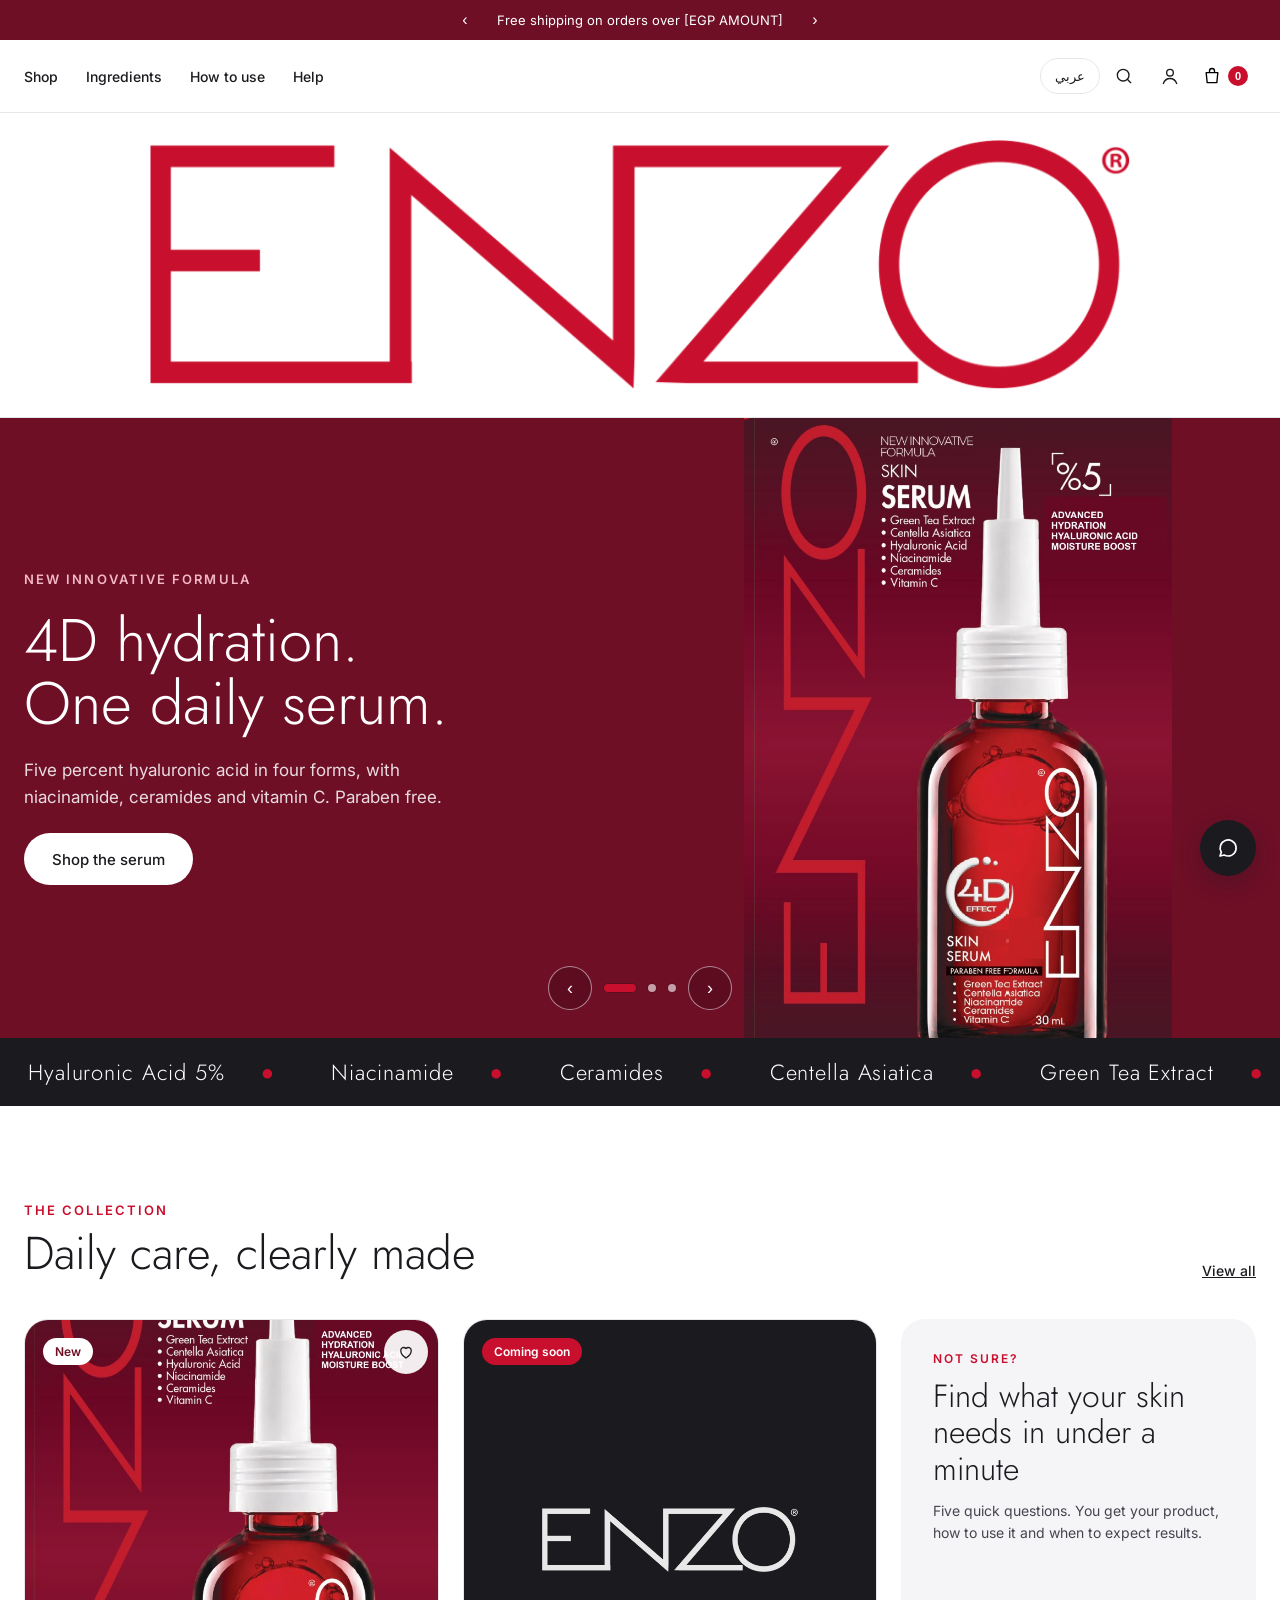
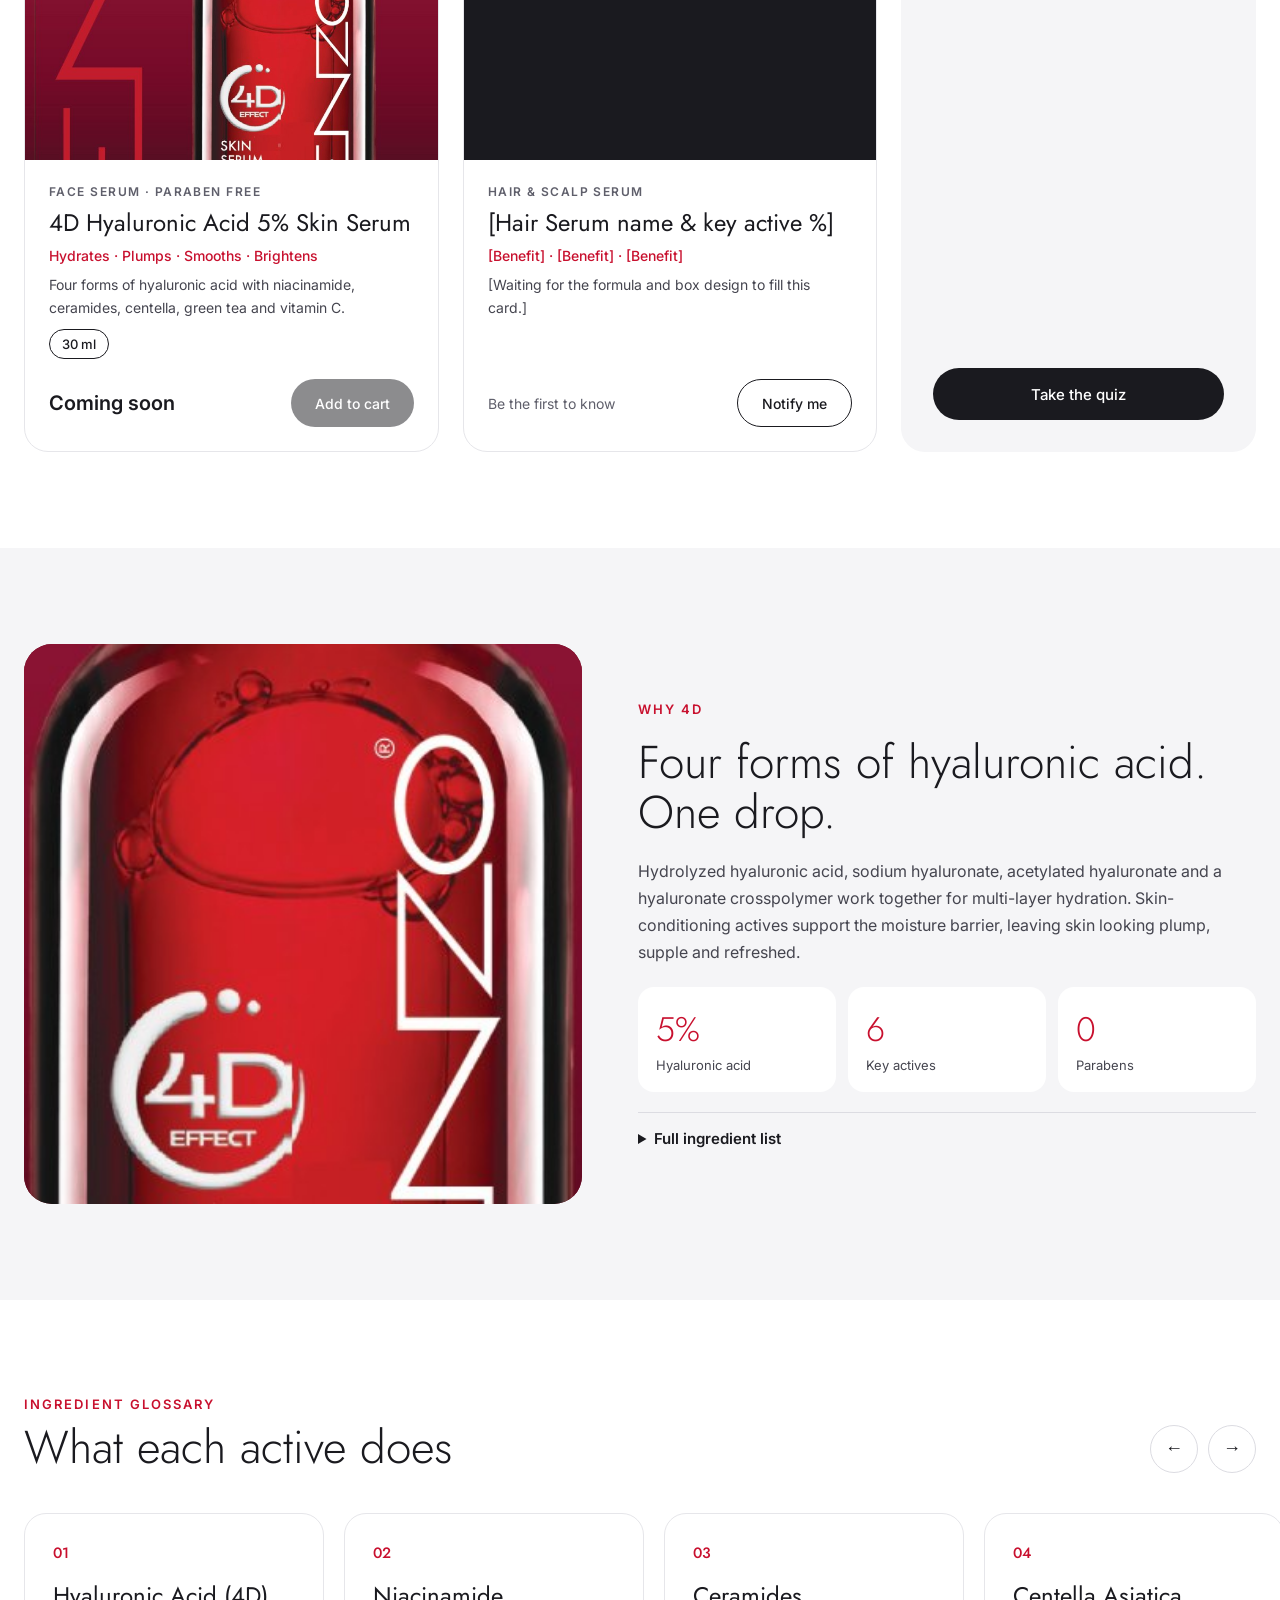
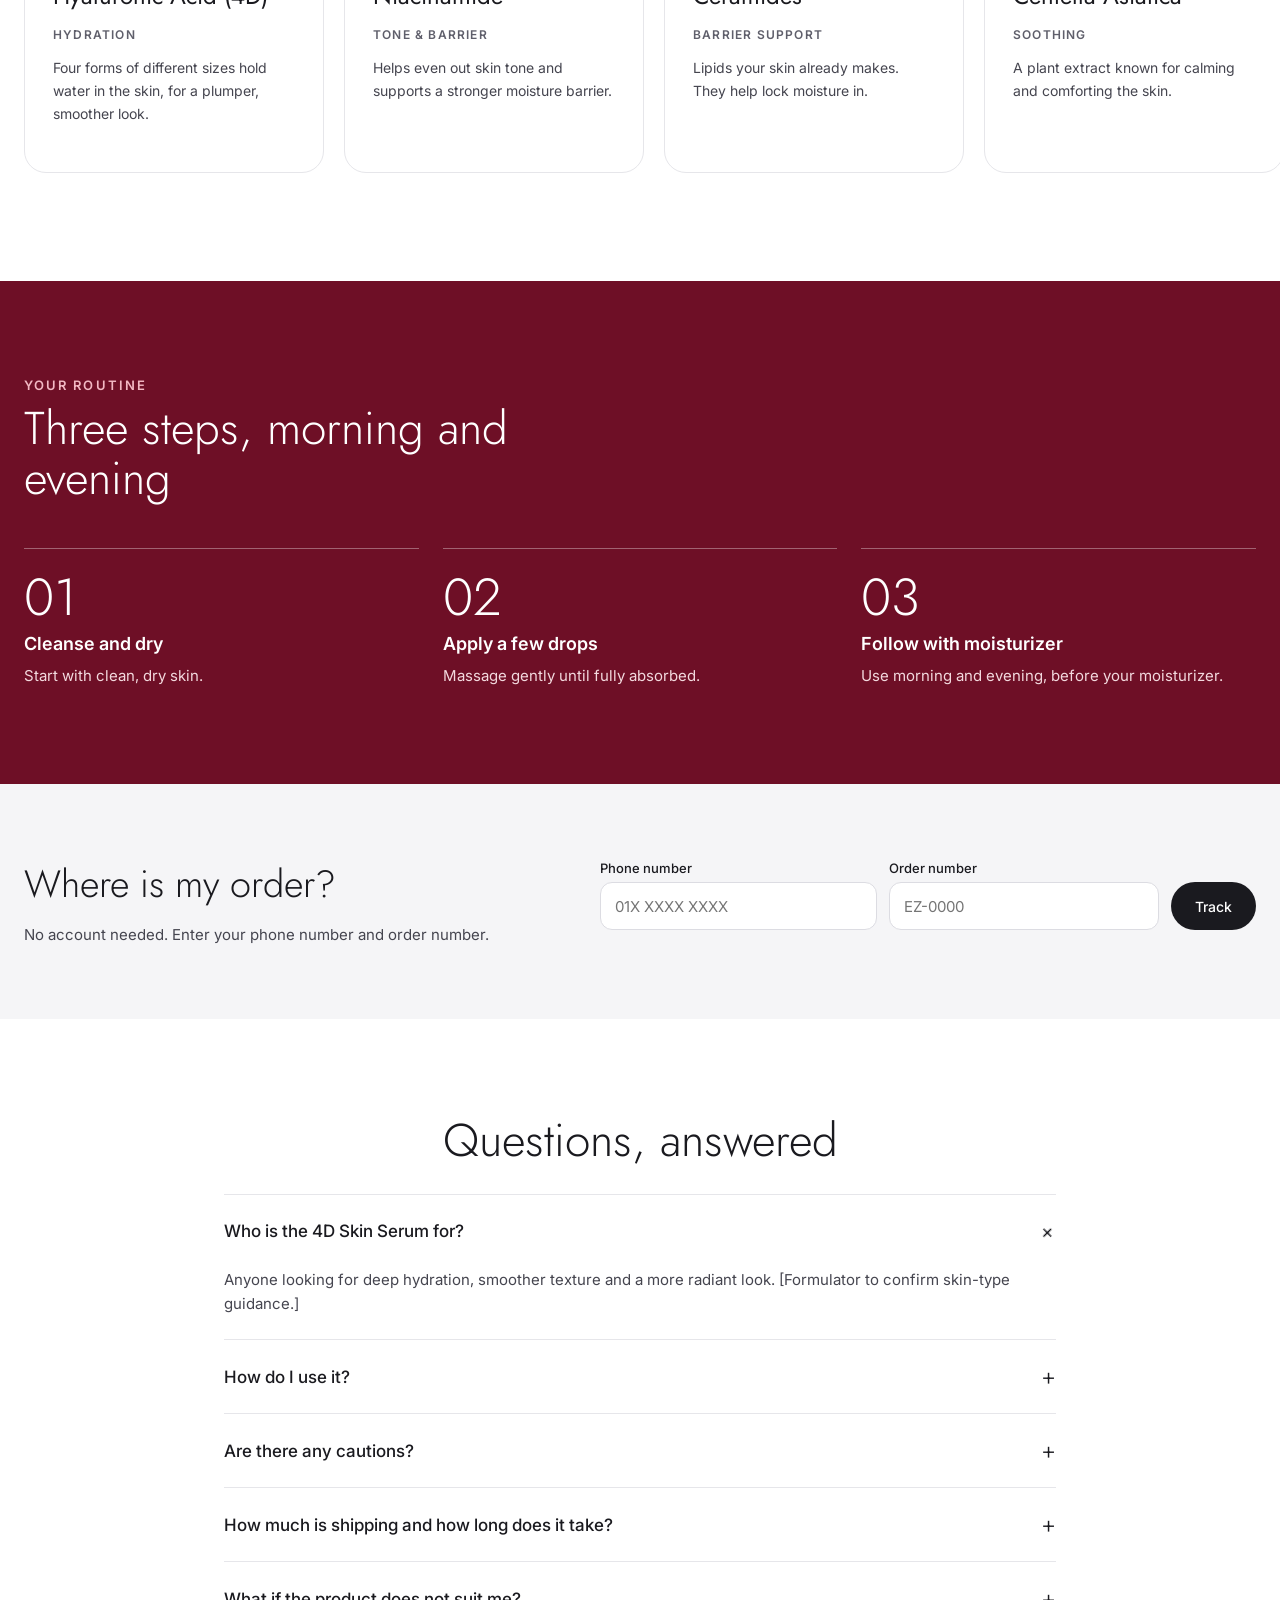
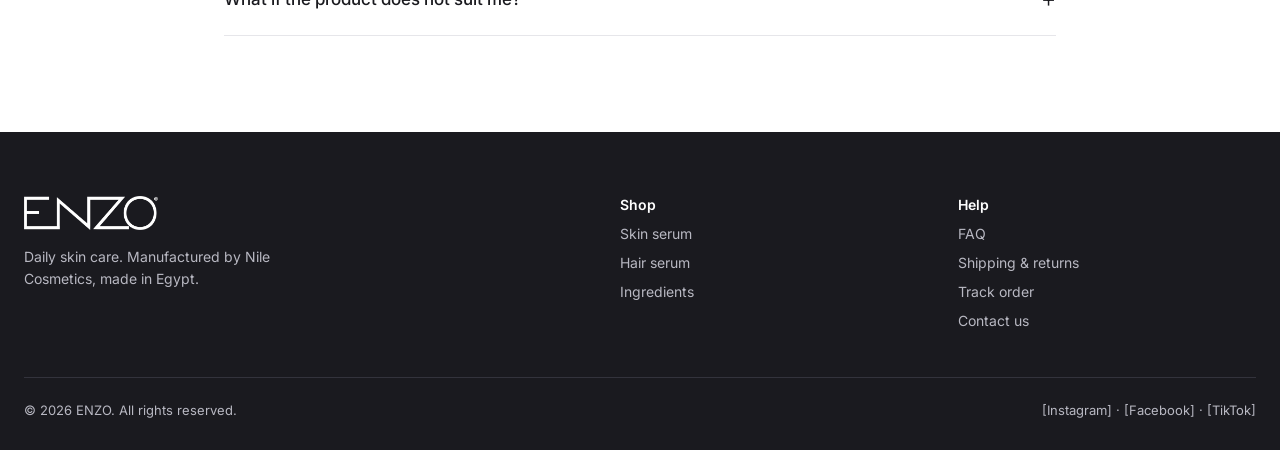
==== apps/enzo/public/index.html @ b0ffd6d9 "Add ENZO server app: real dashboard logins, orders, feedback and editable content Co-Authored-By: Cl" ====
<!doctype html>
<html lang="en">
<head>
<meta charset="utf-8">
<meta name="viewport" content="width=device-width, initial-scale=1">
<title>ENZO | Daily Skin Care</title>
<meta name="description" content="ENZO 4D Hyaluronic Acid 5% Skin Serum. Daily skin care with every ingredient on the label.">
<meta name="robots" content="noindex">
<link rel="icon" href="logo-red.png">
<link rel="preconnect" href="https://fonts.googleapis.com">
<link rel="preconnect" href="https://fonts.gstatic.com" crossorigin>
<link href="https://fonts.googleapis.com/css2?family=Jost:wght@300;400;500;600&family=Inter:wght@400;500;600&display=swap" rel="stylesheet">
<style>
:root{--ink:#1A1A1F;--body:#45454F;--muted:#5F5F6B;--line:#E6E6EA;--line2:#DCDCE2;--soft:#F5F5F7;--red:#C8102E;--crimson:#6E0F26;--pink:#F2B8C3}
*{box-sizing:border-box}
html{scroll-behavior:smooth}
body{margin:0;background:#fff;color:var(--ink);font-family:Inter,system-ui,sans-serif;-webkit-font-smoothing:antialiased}
a{color:var(--ink)}a:hover{color:var(--red)}
img{max-width:100%}
h1,h2,h3{font-family:Jost,sans-serif;font-weight:300;margin:0}
p{margin:0}
.wrap{max-width:1280px;margin:0 auto;padding:0 24px}
.eyebrow{font-size:13px;font-weight:600;letter-spacing:.16em;text-transform:uppercase;color:var(--red)}
.h2{font-size:clamp(32px,4vw,46px);line-height:1.1}
.sec{padding:96px 0}
.btn{display:inline-flex;align-items:center;justify-content:center;height:52px;padding:0 28px;border-radius:999px;border:0;background:var(--ink);color:#fff;font:500 15px Inter,sans-serif;text-decoration:none;cursor:pointer;transition:background .25s,color .25s,transform .2s}
.btn:hover{background:var(--red);color:#fff}
.btn:active{transform:scale(.97)}
.btn.light{background:#fff;color:var(--ink)}
.btn.outline{background:#fff;color:var(--ink);border:1px solid var(--ink)}
.btn.outline:hover,.btn.light:hover{background:var(--red);color:#fff}
.btn.sm{height:48px;padding:0 24px;font-size:14px}
.iconbtn{width:44px;height:44px;background:none;border:0;cursor:pointer;display:flex;align-items:center;justify-content:center;color:var(--ink)}
.row{display:flex;flex-wrap:wrap;gap:24px}

/* announcement */
.ann{background:var(--crimson);color:#fff;font-size:13px;height:40px;display:flex;align-items:center;justify-content:center;gap:16px;padding:0 12px}
.ann button{width:32px;height:32px;background:none;border:0;color:#fff;cursor:pointer;font-size:16px}
.ann span{text-align:center;animation:fadeUp .6s ease both}

/* header */
header{position:sticky;top:0;z-index:30;background:rgba(255,255,255,.94);backdrop-filter:blur(10px);-webkit-backdrop-filter:blur(10px);border-bottom:1px solid var(--line)}
.hd{display:flex;align-items:center;justify-content:space-between;gap:16px;min-height:72px}
.nav{flex:1 1 0;display:flex;align-items:center;gap:28px;font-size:14px;font-weight:500}
.nav>a,.shop>a{position:relative;text-decoration:none;display:inline-block;padding:26px 0}
.nav>a::after,.shop>a::after{content:"";position:absolute;left:0;right:0;bottom:20px;height:1px;background:currentColor;transform:scaleX(0);transform-origin:left;transition:transform .3s}
.nav>a:hover::after,.shop>a:hover::after{transform:scaleX(1)}
.logo-slot{flex:0 0 140px;height:44px}
.tools{flex:1 1 0;display:flex;align-items:center;justify-content:flex-end;gap:2px}
.lang{font:500 13px Inter,sans-serif;color:var(--ink);background:none;border:1px solid var(--line);border-radius:999px;padding:0 14px;height:36px;cursor:pointer}
.badge{min-width:20px;height:20px;border-radius:999px;background:var(--red);color:#fff;font-size:11px;font-weight:600;display:inline-flex;align-items:center;justify-content:center;padding:0 5px}
.cartbtn{height:44px;padding:0 8px;background:none;border:0;cursor:pointer;display:flex;align-items:center;gap:6px}
.burger{display:none}
.shop{position:relative}
.mega{display:none;position:absolute;top:100%;left:-24px;width:720px;max-width:92vw;z-index:40}
.shop:hover .mega,.shop:focus-within .mega{display:block;animation:drop .28s ease both}
.mega-in{background:#fff;border:1px solid var(--line);border-radius:0 0 20px 20px;box-shadow:0 20px 40px rgba(26,26,31,.1);padding:28px;display:flex;gap:32px}
.mega-col{flex:1 1 150px;display:flex;flex-direction:column;gap:12px}
.mega-col a{text-decoration:none}
.mega-col p{font-size:12px;font-weight:600;letter-spacing:.12em;text-transform:uppercase;color:var(--muted)}
.mega-feat{flex:1 1 220px;position:relative;border-radius:16px;overflow:hidden;min-height:190px;display:flex;align-items:flex-end;text-decoration:none;color:#fff;background:var(--crimson)}
.mega-feat img{position:absolute;inset:0;width:100%;height:100%;object-fit:cover}
.mega-feat span{position:relative;width:100%;padding:16px;background:linear-gradient(transparent,rgba(0,0,0,.55));font-weight:500}
.mega-feat:hover{color:#fff}

/* big wordmark */
.bigspace{background:#fff;border-bottom:1px solid var(--line)}
#wordmark{position:fixed;z-index:35;left:50%;transform:translateX(-50%);display:block;will-change:top,width}
#wordmark img{display:block;width:100%;height:auto}

/* hero */
.hero{position:relative;height:620px;overflow:hidden;background:var(--crimson)}
.slide{position:absolute;inset:0;opacity:0;visibility:hidden;transition:opacity .9s ease,visibility .9s}
.slide.on{opacity:1;visibility:visible;z-index:2}
.slide .wrap{height:100%;display:flex;align-items:center;gap:40px}
.slide .txt{flex:1 1 0;min-width:0;display:flex;flex-direction:column;gap:22px;opacity:0;transform:translateY(24px);transition:transform .9s ease .15s,opacity .9s ease .15s}
.slide.on .txt{opacity:1;transform:none}
.slide h1{font-size:clamp(40px,5vw,60px);line-height:1.05}
.slide .lead{font-size:17px;line-height:1.6;max-width:460px;opacity:.85}
.slide .vis{flex:1 1 0;min-width:0;height:100%;display:flex;align-items:center;justify-content:center}
.slide .vis img{transform:scale(1.06);transition:transform 1.4s ease}
.slide.on .vis img{transform:scale(1)}
.s1{background:var(--crimson);color:#fff}.s1 .eyebrow{color:var(--pink)}
.s1 .vis img{height:100%;object-fit:cover}
.s2{background:var(--soft);color:var(--ink)}
.s2 .vis img{height:82%;object-fit:cover;border-radius:28px;box-shadow:0 30px 60px rgba(110,15,38,.25)}
.s3{background:var(--ink);color:#fff}.s3 .eyebrow{color:var(--pink)}
.s3 .vis img{width:80%;max-width:520px;opacity:.9}
.hero-ctl{position:absolute;left:0;right:0;bottom:28px;display:flex;justify-content:center;align-items:center;gap:12px;z-index:5}
.hero-ctl .arr{width:44px;height:44px;border-radius:999px;border:1px solid rgba(255,255,255,.5);background:rgba(0,0,0,.15);color:#fff;cursor:pointer;font-size:18px}
.dot{height:8px;width:8px;border-radius:999px;border:0;padding:0;cursor:pointer;background:rgba(255,255,255,.6);box-shadow:0 0 0 1px rgba(0,0,0,.15);transition:width .4s,background .4s}
.dot.on{width:32px;background:var(--red)}

/* marquee */
.marq-wrap{background:var(--ink);color:#fff;overflow:hidden;padding:18px 0}
.marq{display:flex;width:max-content;animation:marq 32s linear infinite}
.marq-wrap:hover .marq{animation-play-state:paused}
.marq span{font-family:Jost,sans-serif;font-weight:300;font-size:22px;letter-spacing:.04em;padding:0 28px;white-space:nowrap}
.marq i{color:var(--red);font-style:normal;padding-left:28px}

/* cards */
.card{border:1px solid var(--line);border-radius:24px;overflow:hidden;display:flex;flex-direction:column;background:#fff;transition:box-shadow .35s,transform .35s}
.card:hover{box-shadow:0 18px 40px rgba(26,26,31,.12);transform:translateY(-4px)}
.pimg{position:relative;height:440px;overflow:hidden}
.pimg .i1,.pimg .i2{position:absolute;inset:0;width:100%;height:100%;object-fit:cover;transition:opacity .5s,transform .8s}
.pimg .i2{opacity:0;object-position:center 70%}
.card:hover .pimg .i1{opacity:0;transform:scale(1.04)}
.card:hover .pimg .i2{opacity:1;transform:scale(1.04)}
.tag{position:absolute;top:18px;left:18px;font-size:12px;font-weight:600;padding:6px 12px;border-radius:999px}
.wish{position:absolute;top:10px;right:10px;width:44px;height:44px;border-radius:999px;background:rgba(255,255,255,.92);border:0;cursor:pointer;display:flex;align-items:center;justify-content:center}
.wish.on svg path{fill:var(--red);stroke:var(--red)}
.pbody{padding:24px;display:flex;flex-direction:column;gap:10px;flex:1}
.kick{font-size:12px;font-weight:600;letter-spacing:.12em;text-transform:uppercase;color:var(--muted)}
.pbody h3{font-weight:400;font-size:24px;line-height:1.2}
.ben{font-size:14px;color:var(--red);font-weight:500}
.desc{font-size:14px;line-height:1.6;color:var(--body)}
.pfoot{display:flex;align-items:center;justify-content:space-between;gap:12px;margin-top:auto;padding-top:10px}
.price{font-size:20px;font-weight:600}
.pill{border:1px solid var(--ink);border-radius:999px;padding:6px 12px;font-size:13px;font-weight:500;align-self:flex-start}

/* stats */
.stat{flex:1 1 140px;background:#fff;border-radius:16px;padding:18px}
.stat b{display:block;font-family:Jost,sans-serif;font-size:34px;font-weight:300;color:var(--red)}
.stat span{font-size:13px;color:var(--body)}
details summary{cursor:pointer;font-size:15px;font-weight:600}
.inci{margin-top:12px;font-size:12px;line-height:1.7;color:var(--muted);letter-spacing:.02em}

/* ingredient carousel */
.track{display:flex;gap:20px;overflow-x:auto;padding:4px 24px 12px 0;scroll-snap-type:x mandatory;scroll-behavior:smooth;scrollbar-width:none}
.track::-webkit-scrollbar{display:none}
.ing{flex:0 0 300px;scroll-snap-align:start;border:1px solid var(--line);border-radius:22px;padding:28px;display:flex;flex-direction:column;gap:14px;min-height:260px;background:#fff;transition:box-shadow .35s,transform .35s}
.ing:hover{box-shadow:0 18px 40px rgba(26,26,31,.12);transform:translateY(-4px)}
.ing .n{font-family:Jost,sans-serif;font-size:15px;font-weight:500;color:var(--red)}
.ing h3{font-weight:400;font-size:24px}
.ing .role{font-size:12px;font-weight:600;letter-spacing:.1em;text-transform:uppercase;color:var(--muted)}
.ing p.t{font-size:14px;line-height:1.65;color:var(--body)}
.round{width:48px;height:48px;border-radius:999px;border:1px solid var(--line2);background:#fff;cursor:pointer;font-size:18px;color:var(--ink);transition:background .25s,color .25s}
.round:hover{background:var(--red);color:#fff}

/* steps */
.step{flex:1 1 280px;min-width:0;border-top:1px solid rgba(255,255,255,.35);padding-top:22px;display:flex;flex-direction:column;gap:10px}
.step b{font-family:Jost,sans-serif;font-size:52px;font-weight:300;line-height:1}
.step h3{font-family:Inter,sans-serif;font-size:18px;font-weight:600}
.step p{font-size:15px;line-height:1.6;color:#F3D9DE}

.rev{flex:1 1 300px;min-width:0;border:1px solid var(--line);border-radius:22px;padding:24px;display:flex;flex-direction:column;gap:12px}
.field{display:flex;flex-direction:column;gap:6px}
.field label{font-size:13px;font-weight:500}
.field input{height:48px;border:1px solid var(--line2);border-radius:12px;padding:0 14px;font:15px Inter,sans-serif;background:#fff}
.field input:focus{outline:2px solid var(--red);outline-offset:1px}

/* faq */
.faq-item{border-bottom:1px solid var(--line)}
.faq-q{width:100%;background:none;border:0;padding:22px 0;display:flex;justify-content:space-between;align-items:center;gap:16px;cursor:pointer;font:500 17px Inter,sans-serif;color:var(--ink);text-align:left}
.faq-q .pl{font-size:24px;font-weight:300;transition:transform .35s}
.faq-item.open .pl{transform:rotate(45deg)}
.faq-a{overflow:hidden;max-height:0;opacity:0;transition:max-height .45s ease,opacity .35s}
.faq-item.open .faq-a{max-height:260px;opacity:1}
.faq-a p{margin-bottom:22px;font-size:15px;line-height:1.65;color:var(--body)}

footer{background:var(--ink);color:#B8B8C2}
footer a{color:#B8B8C2;text-decoration:none}footer a:hover{color:#fff}
.fcol{flex:1 1 160px;display:flex;flex-direction:column;gap:12px;font-size:14px}
.fcol p{color:#fff;font-weight:600}

.toast{position:fixed;left:50%;bottom:28px;transform:translateX(-50%);width:320px;max-width:calc(100vw - 32px);background:var(--ink);color:#fff;border-radius:16px;padding:16px 20px;display:none;align-items:center;gap:12px;z-index:50;box-shadow:0 12px 30px rgba(0,0,0,.25)}
.toast.show{display:flex;animation:toastIn .35s ease both}
.toast .ok{width:28px;height:28px;border-radius:999px;background:var(--red);display:inline-flex;align-items:center;justify-content:center;flex:none}
.wa{position:fixed;right:24px;bottom:24px;width:56px;height:56px;border-radius:999px;background:var(--ink);display:flex;align-items:center;justify-content:center;box-shadow:0 8px 22px rgba(26,26,31,.28);z-index:45;transition:background .25s,transform .2s}
.wa:hover{background:var(--red);transform:scale(1.06)}

.rv{opacity:0;transform:translateY(32px);transition:opacity .8s ease,transform .8s ease}
.rv.in{opacity:1;transform:none}

@keyframes fadeUp{from{opacity:0;transform:translateY(6px)}to{opacity:1;transform:none}}
@keyframes drop{from{opacity:0;transform:translateY(-8px)}to{opacity:1;transform:none}}
@keyframes marq{from{transform:translateX(0)}to{transform:translateX(-50%)}}
@keyframes toastIn{from{opacity:0;transform:translate(-50%,16px)}to{opacity:1;transform:translate(-50%,0)}}

@media (max-width:860px){
  .nav{display:none}
  .burger{display:flex}
  .logo-slot{flex-basis:100px}
  .hero{height:auto;min-height:640px}
  .slide .wrap{flex-direction:column;justify-content:center;padding-top:40px;padding-bottom:90px;gap:24px}
  .slide .vis{height:260px;flex:none;width:100%}
  .slide .vis img{height:100%}
  .pimg{height:360px}
  .sec{padding:72px 0}
}
@media (prefers-reduced-motion:reduce){
  *,*::before,*::after{animation:none!important;transition:none!important}
  .rv{opacity:1;transform:none}
}
</style>
</head>
<body>

<div class="ann" role="region" aria-label="Announcements">
  <button type="button" id="annPrev" aria-label="Previous message">‹</button>
  <span id="annText" aria-live="polite">Free shipping on orders over [EGP AMOUNT]</span>
  <button type="button" id="annNext" aria-label="Next message">›</button>
</div>

<header>
  <div class="wrap hd">
    <button type="button" class="iconbtn burger" aria-label="Menu"><svg width="22" height="22" viewBox="0 0 24 24" fill="none" stroke="currentColor" stroke-width="1.6" stroke-linecap="round" aria-hidden="true"><path d="M4 7h16M4 12h16M4 17h16"/></svg></button>
    <nav class="nav" aria-label="Main">
      <div class="shop">
        <a href="#shop">Shop</a>
        <div class="mega">
          <div class="mega-in">
            <div class="mega-col">
              <p>Shop by concern</p>
              <a href="#shop">Dehydration</a><a href="#shop">Dullness</a><a href="#shop">Fine lines</a><a href="#shop">Uneven tone</a><a href="#shop">Weak skin barrier</a>
            </div>
            <div class="mega-col">
              <p>Shop by product</p>
              <a href="#shop">Skin serum</a><a href="#shop">Hair serum <small style="color:var(--red)">Soon</small></a><a href="#shop">Shop all</a>
            </div>
            <a class="mega-feat" href="#shop"><img src="box.jpg" alt=""><span>Meet the 4D Skin Serum →</span></a>
          </div>
        </div>
      </div>
      <a href="#ingredients">Ingredients</a>
      <a href="#routine">How to use</a>
      <a href="#faq">Help</a>
    </nav>
    <div class="logo-slot" aria-hidden="true"></div>
    <div class="tools">
      <button type="button" class="lang">عربي</button>
      <button type="button" class="iconbtn" aria-label="Search"><svg width="20" height="20" viewBox="0 0 24 24" fill="none" stroke="currentColor" stroke-width="1.6" stroke-linecap="round" aria-hidden="true"><circle cx="11" cy="11" r="7"/><path d="M20 20l-4-4"/></svg></button>
      <button type="button" class="iconbtn" aria-label="Account"><svg width="20" height="20" viewBox="0 0 24 24" fill="none" stroke="currentColor" stroke-width="1.6" stroke-linecap="round" aria-hidden="true"><circle cx="12" cy="8" r="4"/><path d="M4 21c1.5-4 4.5-6 8-6s6.5 2 8 6"/></svg></button>
      <button type="button" class="cartbtn" id="cartBtn" aria-label="Cart, 0 items"><svg width="20" height="20" viewBox="0 0 24 24" fill="none" stroke="currentColor" stroke-width="1.6" stroke-linejoin="round" aria-hidden="true"><path d="M5 8h14l-1.2 12H6.2z"/><path d="M9 8V6a3 3 0 016 0v2"/></svg><span class="badge" id="cartCount">0</span></button>
    </div>
  </div>
</header>

<div class="bigspace" id="bigspace" aria-hidden="true"></div>
<a href="#top" id="wordmark" aria-label="ENZO home"><img src="logo-red.png" alt="ENZO"></a>

<section class="hero" id="top" aria-label="Featured" aria-roledescription="carousel">
  <div class="slide s1 on">
    <div class="wrap">
      <div class="txt">
        <p class="eyebrow">New innovative formula</p>
        <h1 id="heroTitle" style="white-space:pre-line">4D hydration.
One daily serum.</h1>
        <p class="lead" id="heroBody">Five percent hyaluronic acid in four forms, with niacinamide, ceramides and vitamin C. Paraben free.</p>
        <div><a class="btn light" href="#shop" id="heroCta">Shop the serum</a></div>
      </div>
      <div class="vis"><img src="box.jpg" alt="ENZO 4D Skin Serum box"></div>
    </div>
  </div>
  <div class="slide s2">
    <div class="wrap">
      <div class="txt">
        <p class="eyebrow">Six key actives</p>
        <h1>Every ingredient<br>on the label.</h1>
        <p class="lead">Green tea, centella asiatica, hyaluronic acid, niacinamide, ceramides and vitamin C. Here is what each one does.</p>
        <div><a class="btn" href="#ingredients">Explore ingredients</a></div>
      </div>
      <div class="vis"><img src="bottle.jpg" alt="ENZO serum bottle"></div>
    </div>
  </div>
  <div class="slide s3">
    <div class="wrap">
      <div class="txt">
        <p class="eyebrow">Coming soon</p>
        <h1>The ENZO<br>hair serum.</h1>
        <p class="lead">A serum for hair and scalp is on its way. Join the list and be the first to try it.</p>
        <div><a class="btn light" href="#newsletter">Join the waitlist</a></div>
      </div>
      <div class="vis"><img src="logo-white.png" alt=""></div>
    </div>
  </div>
  <div class="hero-ctl">
    <button type="button" class="arr" id="heroPrev" aria-label="Previous slide">‹</button>
    <button type="button" class="dot on" aria-label="Go to slide 1"></button>
    <button type="button" class="dot" aria-label="Go to slide 2"></button>
    <button type="button" class="dot" aria-label="Go to slide 3"></button>
    <button type="button" class="arr" id="heroNext" aria-label="Next slide">›</button>
  </div>
</section>

<div class="marq-wrap" aria-hidden="true"><div class="marq" id="marq"></div></div>

<section id="shop" class="sec">
  <div class="wrap" style="display:flex;flex-direction:column;gap:40px">
    <div class="rv" style="display:flex;flex-wrap:wrap;align-items:flex-end;justify-content:space-between;gap:16px">
      <div style="display:flex;flex-direction:column;gap:10px"><p class="eyebrow">The collection</p><h2 class="h2">Daily care, clearly made</h2></div>
      <a href="#shop" style="font-size:14px;font-weight:500">View all</a>
    </div>
    <div class="row">
      <article class="card rv" style="flex:1 1 340px;min-width:0">
        <div class="pimg" style="background:var(--crimson)">
          <img class="i1" src="box.jpg" alt="ENZO 4D Skin Serum box">
          <img class="i2" src="bottle.jpg" alt="">
          <span class="tag" style="background:#fff;color:var(--crimson)">New</span>
          <button type="button" class="wish" aria-label="Save skin serum to wishlist" aria-pressed="false"><svg width="18" height="18" viewBox="0 0 24 24" fill="none" stroke="#1A1A1F" stroke-width="1.7" stroke-linejoin="round" aria-hidden="true"><path d="M12 20s-7-4.4-7-10a4 4 0 017-2.6A4 4 0 0119 10c0 5.6-7 10-7 10z"/></svg></button>
        </div>
        <div class="pbody">
          <p class="kick">Face serum · Paraben free</p>
          <h3>4D Hyaluronic Acid 5% Skin Serum</h3>
          <p class="ben">Hydrates · Plumps · Smooths · Brightens</p>
          <p class="desc">Four forms of hyaluronic acid with niacinamide, ceramides, centella, green tea and vitamin C.</p>
          <span class="pill">30 ml</span>
          <div class="pfoot"><span class="price" id="p1Price">Coming soon</span><button type="button" class="btn sm add" id="p1Add" data-pid="p1" disabled style="opacity:.5;cursor:not-allowed">Add to cart</button></div>
        </div>
      </article>
      <article class="card rv" style="flex:1 1 340px;min-width:0">
        <div class="pimg" style="background:var(--ink);display:flex;align-items:center;justify-content:center">
          <img src="logo-white.png" alt="" style="width:62%;opacity:.9">
          <span class="tag" style="background:var(--red);color:#fff">Coming soon</span>
        </div>
        <div class="pbody">
          <p class="kick">Hair &amp; scalp serum</p>
          <h3>[Hair Serum name &amp; key active %]</h3>
          <p class="ben">[Benefit] · [Benefit] · [Benefit]</p>
          <p class="desc">[Waiting for the formula and box design to fill this card.]</p>
          <div class="pfoot"><span style="font-size:14px;color:var(--muted)">Be the first to know</span><a class="btn sm outline" id="notifyBtn" href="#top">Notify me</a></div>
        </div>
      </article>
      <div class="rv" style="flex:1 1 280px;min-width:0;border-radius:24px;background:var(--soft);padding:32px;display:flex;flex-direction:column;justify-content:space-between;gap:24px">
        <div style="display:flex;flex-direction:column;gap:12px">
          <p class="eyebrow" style="font-size:12px">Not sure?</p>
          <h3 style="font-size:32px;line-height:1.15">Find what your skin needs in under a minute</h3>
          <p class="desc">Five quick questions. You get your product, how to use it and when to expect results.</p>
        </div>
        <a class="btn" href="#routine">Take the quiz</a>
      </div>
    </div>
  </div>
</section>

<section style="background:var(--soft)" class="sec">
  <div class="wrap" style="display:flex;flex-wrap:wrap;align-items:center;gap:56px">
    <div class="rv" style="flex:1 1 380px;min-width:0;border-radius:28px;overflow:hidden;height:560px;background:var(--crimson)">
      <img src="bottle.jpg" alt="ENZO 4D Skin Serum bottle" style="width:100%;height:100%;object-fit:cover;object-position:center 75%">
    </div>
    <div class="rv" style="flex:1 1 440px;min-width:0;display:flex;flex-direction:column;gap:20px">
      <p class="eyebrow">Why 4D</p>
      <h2 class="h2">Four forms of hyaluronic acid. One drop.</h2>
      <p style="font-size:16px;line-height:1.7;color:var(--body)">Hydrolyzed hyaluronic acid, sodium hyaluronate, acetylated hyaluronate and a hyaluronate crosspolymer work together for multi-layer hydration. Skin-conditioning actives support the moisture barrier, leaving skin looking plump, supple and refreshed.</p>
      <div class="row" style="gap:12px">
        <div class="stat"><b>5%</b><span>Hyaluronic acid</span></div>
        <div class="stat"><b>6</b><span>Key actives</span></div>
        <div class="stat"><b>0</b><span>Parabens</span></div>
      </div>
      <details style="border-top:1px solid var(--line2);padding-top:16px">
        <summary>Full ingredient list</summary>
        <p class="inci">HYDROLYZED SODIUM HYALURONATE, SODIUM HYALURONATE, SODIUM HYALURONATE CROSSPOLYMER, SODIUM ACETYLATED HYALURONATE, HYALURONIC ACID, PALMITOYL TRIPEPTIDE-1, PALMITOYL TETRAPEPTIDE-7, ACETYL HEXAPEPTIDE-8, CERAMIDE 1, CERAMIDE NP, CERAMIDE EOP, CERAMIDE AP, NIACINAMIDE, CENTELLA ASIATICA EXTRACT, TOCOPHERYL ACETATE, ASCORBIC ACID, HYDROLYZED COLLAGEN, KOJIC DIPALMITATE, MELALEUCA ALTERNIFOLIA LEAF OIL, CAMELLIA SINENSIS EXTRACT, TRANEXAMIC ACID, ALPHA-ARBUTIN, GLUTATHIONE, PHENOXYETHANOL, PANTHENOL, GLYCERIN, AQUA</p>
      </details>
    </div>
  </div>
</section>

<section id="ingredients" class="sec">
  <div style="max-width:1280px;margin:0 auto;padding-left:24px;display:flex;flex-direction:column;gap:36px">
    <div class="rv" style="display:flex;flex-wrap:wrap;align-items:flex-end;justify-content:space-between;gap:16px;padding-right:24px">
      <div style="display:flex;flex-direction:column;gap:10px"><p class="eyebrow">Ingredient glossary</p><h2 class="h2">What each active does</h2></div>
      <div style="display:flex;gap:10px">
        <button type="button" class="round" id="ingPrev" aria-label="Scroll ingredients left">←</button>
        <button type="button" class="round" id="ingNext" aria-label="Scroll ingredients right">→</button>
      </div>
    </div>
    <div class="track" id="track"></div>
  </div>
</section>

<section id="routine" class="sec" style="background:var(--crimson);color:#fff">
  <div class="wrap" style="display:flex;flex-direction:column;gap:44px">
    <div class="rv" style="display:flex;flex-direction:column;gap:10px;max-width:640px">
      <p class="eyebrow" style="color:var(--pink)">Your routine</p>
      <h2 class="h2">Three steps, morning and evening</h2>
    </div>
    <div class="row">
      <div class="step rv"><b>01</b><h3>Cleanse and dry</h3><p>Start with clean, dry skin.</p></div>
      <div class="step rv"><b>02</b><h3>Apply a few drops</h3><p>Massage gently until fully absorbed.</p></div>
      <div class="step rv"><b>03</b><h3>Follow with moisturizer</h3><p>Use morning and evening, before your moisturizer.</p></div>
    </div>
  </div>
</section>

<section class="sec" id="reviews" hidden>
  <div class="wrap" style="display:flex;flex-direction:column;gap:36px">
    <div class="rv" style="display:flex;flex-direction:column;gap:10px"><p class="eyebrow">Real results</p><h2 class="h2">From people who use it</h2></div>
    <div class="row" id="revRow"></div>
  </div>
</section>

<section style="background:var(--soft);padding:72px 0">
  <div class="wrap" style="display:flex;flex-wrap:wrap;gap:40px;align-items:center">
    <div class="rv" style="flex:1 1 360px;min-width:0;display:flex;flex-direction:column;gap:12px">
      <h2 style="font-size:38px">Where is my order?</h2>
      <p style="font-size:15px;line-height:1.6;color:var(--body)">No account needed. Enter your phone number and order number.</p>
    </div>
    <form class="rv" id="trackForm" style="flex:1 1 480px;min-width:0;display:flex;flex-wrap:wrap;gap:12px;align-items:flex-end">
      <div class="field" style="flex:1 1 180px"><label for="trkPhone">Phone number</label><input id="trkPhone" type="tel" placeholder="01X XXXX XXXX"></div>
      <div class="field" style="flex:1 1 140px"><label for="trkOrder">Order number</label><input id="trkOrder" type="text" placeholder="EZ-0000"></div>
      <button type="submit" class="btn sm">Track</button>
      <p id="trkMsg" role="status" style="flex-basis:100%;margin:0;font-size:15px;font-weight:500"></p>
    </form>
  </div>
</section>

<section id="faq" class="sec">
  <div style="max-width:880px;margin:0 auto;padding:0 24px;display:flex;flex-direction:column;gap:28px">
    <h2 class="h2 rv" style="text-align:center">Questions, answered</h2>
    <div id="faqList" style="border-top:1px solid var(--line)"></div>
  </div>
</section>

<section id="newsletter" hidden style="border-top:1px solid var(--line);padding:64px 0">
  <div class="wrap" style="display:flex;flex-wrap:wrap;align-items:center;justify-content:space-between;gap:24px">
    <div style="flex:1 1 360px;min-width:0;display:flex;flex-direction:column;gap:8px">
      <h2 style="font-size:34px">Stay in touch</h2>
      <p style="font-size:15px;color:var(--body)">New launches, routines and offers. [Welcome offer]</p>
    </div>
    <form style="flex:1 1 420px;min-width:0;display:flex;flex-wrap:wrap;gap:12px;align-items:flex-end" onsubmit="return false">
      <div class="field" style="flex:1 1 240px"><label for="nl">Email or WhatsApp number</label><input id="nl" type="text"></div>
      <button type="submit" class="btn sm">Subscribe</button>
    </form>
  </div>
</section>

<footer>
  <div class="wrap" style="padding-top:64px;padding-bottom:32px;display:flex;flex-direction:column;gap:48px">
    <div class="row" style="gap:40px">
      <div style="flex:2 1 280px;display:flex;flex-direction:column;gap:16px">
        <img src="logo-white.png" alt="ENZO" style="height:34px;width:auto;align-self:flex-start">
        <p style="font-size:14px;line-height:1.6;max-width:320px">Daily skin care. Manufactured by Nile Cosmetics, made in Egypt.</p>
      </div>
      <div class="fcol"><p>Shop</p><a href="#shop">Skin serum</a><a href="#shop">Hair serum</a><a href="#ingredients">Ingredients</a></div>
      <div class="fcol"><p>Help</p><a href="#faq">FAQ</a><a href="#faq">Shipping &amp; returns</a><a href="#top">Track order</a><a href="#top">Contact us</a></div>
    </div>
    <div style="border-top:1px solid #33333C;padding-top:24px;display:flex;flex-wrap:wrap;justify-content:space-between;gap:12px;font-size:13px">
      <span>© 2026 ENZO. All rights reserved.</span>
      <span>[Instagram] · [Facebook] · [TikTok]</span>
    </div>
  </div>
</footer>

<div class="toast" id="toast" role="status"><span class="ok"><svg width="14" height="14" viewBox="0 0 24 24" fill="none" stroke="#fff" stroke-width="3" stroke-linecap="round" stroke-linejoin="round" aria-hidden="true"><path d="M5 12l5 5L20 7"/></svg></span><span id="toastText">Added to your cart</span></div>

<a class="wa" id="waFloat" href="#top" target="_blank" rel="noopener" aria-label="Chat with us on WhatsApp"><svg width="24" height="24" viewBox="0 0 24 24" fill="none" stroke="#fff" stroke-width="1.7" stroke-linejoin="round" aria-hidden="true"><path d="M4 20l1.3-3.8A8 8 0 1112 20a8 8 0 01-3.8-1z"/></svg></a>

<script>
(function(){
  var reduce = window.matchMedia('(prefers-reduced-motion: reduce)').matches;

  /* Announcement */
  var ann = window.__ann = ['Free shipping on orders over [EGP AMOUNT]','Pay by card, wallet or cash on delivery','New: 4D Hyaluronic Acid 5% Skin Serum'];
  var ai = 0, annEl = document.getElementById('annText');
  function showAnn(i){ ai = (i + ann.length) % ann.length; var s = document.createElement('span'); s.id='annText'; s.setAttribute('aria-live','polite'); s.textContent = ann[ai]; annEl.replaceWith(s); annEl = s; }
  document.getElementById('annPrev').onclick = function(){ showAnn(ai-1); };
  document.getElementById('annNext').onclick = function(){ showAnn(ai+1); };
  if(!reduce) setInterval(function(){ showAnn(ai+1); }, 4000);

  /* Hero */
  var slides = document.querySelectorAll('.slide'), dots = document.querySelectorAll('.dot'), si = 0, timer;
  function go(i){ si = (i + slides.length) % slides.length; slides.forEach(function(s,k){ s.classList.toggle('on', k===si); }); dots.forEach(function(d,k){ d.classList.toggle('on', k===si); }); }
  function auto(){ clearInterval(timer); if(!reduce) timer = setInterval(function(){ go(si+1); }, 6500); }
  document.getElementById('heroPrev').onclick = function(){ go(si-1); auto(); };
  document.getElementById('heroNext').onclick = function(){ go(si+1); auto(); };
  dots.forEach(function(d,k){ d.onclick = function(){ go(k); auto(); }; });
  auto();

  /* Marquee */
  var words = ['Hyaluronic Acid 5%','Niacinamide','Ceramides','Centella Asiatica','Green Tea Extract','Vitamin C'];
  var html = ''; for(var r=0;r<4;r++) words.forEach(function(w){ html += '<span>'+w+' <i>●</i></span>'; });
  document.getElementById('marq').innerHTML = html;

  /* Ingredients */
  var ings = [
    ['Hyaluronic Acid (4D)','Hydration','Four forms of different sizes hold water in the skin, for a plumper, smoother look.'],
    ['Niacinamide','Tone & barrier','Helps even out skin tone and supports a stronger moisture barrier.'],
    ['Ceramides','Barrier support','Lipids your skin already makes. They help lock moisture in.'],
    ['Centella Asiatica','Soothing','A plant extract known for calming and comforting the skin.'],
    ['Green Tea Extract','Antioxidant','Rich in antioxidants that help defend skin against daily stressors.'],
    ['Vitamin C','Radiance','An antioxidant that helps skin look brighter and more even.'],
    ['Peptides','Smoothness','Palmitoyl and acetyl peptides that help the look of fine lines.']
  ];
  var track = document.getElementById('track');
  track.innerHTML = ings.map(function(x,i){ return '<div class="ing"><span class="n">0'+(i+1)+'</span><h3>'+x[0]+'</h3><p class="role">'+x[1]+'</p><p class="t">'+x[2]+'</p></div>'; }).join('');
  document.getElementById('ingPrev').onclick = function(){ track.scrollBy({left:-320,behavior:'smooth'}); };
  document.getElementById('ingNext').onclick = function(){ track.scrollBy({left:320,behavior:'smooth'}); };

  /* FAQ */
  var faqs = [
    ['Who is the 4D Skin Serum for?','Anyone looking for deep hydration, smoother texture and a more radiant look. [Formulator to confirm skin-type guidance.]'],
    ['How do I use it?','Apply a few drops to clean, dry skin and massage gently until absorbed. Use morning and evening, before your moisturizer.'],
    ['Are there any cautions?','For external use only. Keep out of reach of children. Avoid contact with eyes. Stop using it if irritation occurs. Store below 30°C.'],
    ['How much is shipping and how long does it take?','[Shipping fees and delivery times by governorate.]'],
    ['What if the product does not suit me?','[Return and exchange policy.]']
  ];
  var fl = document.getElementById('faqList');
  fl.innerHTML = faqs.map(function(f,i){ return '<div class="faq-item'+(i===0?' open':'')+'"><button type="button" class="faq-q" aria-expanded="'+(i===0)+'"><span>'+f[0]+'</span><span class="pl" aria-hidden="true">+</span></button><div class="faq-a"><p>'+f[1]+'</p></div></div>'; }).join('');
  fl.querySelectorAll('.faq-item').forEach(function(item){
    item.querySelector('.faq-q').onclick = function(){
      var open = item.classList.contains('open');
      fl.querySelectorAll('.faq-item').forEach(function(o){ o.classList.remove('open'); o.querySelector('.faq-q').setAttribute('aria-expanded','false'); });
      if(!open){ item.classList.add('open'); this.setAttribute('aria-expanded','true'); }
    };
  });

  /* Cart + wishlist */
  var count = 0, toast = document.getElementById('toast'), tt;

  document.querySelectorAll('.wish').forEach(function(w){ w.onclick = function(){ var on = !w.classList.contains('on'); w.classList.toggle('on', on); w.setAttribute('aria-pressed', on); }; });

  /* Scroll reveal */
  var rvs = document.querySelectorAll('.rv');
  if('IntersectionObserver' in window && !reduce){
    var io = new IntersectionObserver(function(es){ es.forEach(function(e){ if(e.isIntersecting){ e.target.classList.add('in'); io.unobserve(e.target); } }); }, {threshold:.12, rootMargin:'0px 0px -40px 0px'});
    rvs.forEach(function(el){ io.observe(el); });
  } else { rvs.forEach(function(el){ el.classList.add('in'); }); }

  /* Wordmark glides into the header on scroll */
  var wm = document.getElementById('wordmark'), space = document.getElementById('bigspace');
  var ratio = 1141/290, ANN = 40, HEAD = 72, PAD = 28, SMALL = 28, ticking = false;
  function layout(){
    ticking = false;
    var vw = window.innerWidth, y = window.scrollY || document.documentElement.scrollTop || 0;
    var bigW = Math.min(980, vw - 48), bigH = bigW / ratio, smallW = SMALL * ratio;
    var spacerH = Math.round(bigH + PAD*2);
    space.style.height = spacerH + 'px';
    var raw = Math.max(0, Math.min(1, y / spacerH));
    var p = reduce ? (raw >= 1 ? 1 : (raw > 0 ? 1 : 0)) : (raw < .5 ? 2*raw*raw : 1 - Math.pow(-2*raw+2,2)/2);
    var headerTop = Math.max(0, ANN - y);
    var startTop = ANN + HEAD + PAD - y;
    var endTop = headerTop + (HEAD - SMALL)/2;
    wm.style.top = (startTop + (endTop - startTop)*p).toFixed(1) + 'px';
    wm.style.width = (bigW + (smallW - bigW)*p).toFixed(1) + 'px';
  }
  function onScroll(){ if(!ticking){ ticking = true; requestAnimationFrame(layout); } }
  window.addEventListener('scroll', onScroll, {passive:true});
  window.addEventListener('resize', onScroll);
  layout();
})();
</script>

<div id="cartScrim" class="cart-scrim" hidden></div>
<aside id="cartDrawer" class="cart-drawer" aria-label="Your cart" hidden>
  <div class="cd-head"><h2 style="font-size:24px">Your cart</h2><button type="button" class="iconbtn" id="cartClose" aria-label="Close cart">✕</button></div>
  <div class="cd-body" id="cartBody"></div>
</aside>
<style>
[hidden]{display:none!important}
.cart-scrim{position:fixed;inset:0;background:rgba(26,26,31,.4);z-index:60}
.cart-drawer{position:fixed;top:0;right:0;bottom:0;width:440px;max-width:100vw;background:#fff;z-index:61;display:flex;flex-direction:column;box-shadow:-20px 0 50px rgba(0,0,0,.15)}
.cd-head{display:flex;justify-content:space-between;align-items:center;padding:20px 24px;border-bottom:1px solid var(--line)}
.cd-body{padding:24px;overflow-y:auto;display:flex;flex-direction:column;gap:18px;flex:1}
.cd-line{display:flex;gap:14px;align-items:center}
.cd-line img{width:72px;height:72px;object-fit:cover;border-radius:12px;background:var(--crimson)}
.qty{display:inline-flex;align-items:center;border:1px solid var(--line2);border-radius:999px}
.qty button{width:36px;height:36px;border:0;background:none;cursor:pointer;font-size:18px}
.qty span{min-width:24px;text-align:center;font-weight:600}
.sumrow{display:flex;justify-content:space-between;font-size:15px}
.cd-body .field select{height:48px;border:1px solid var(--line2);border-radius:12px;padding:0 12px;font:15px Inter,sans-serif;background:#fff}
.cd-body .field textarea{border:1px solid var(--line2);border-radius:12px;padding:10px 14px;font:15px Inter,sans-serif;min-height:72px}
.cd-err{color:var(--red);font-size:14px;margin:0}
.btn[disabled]{opacity:.5;cursor:not-allowed}
</style>
<script>
(function(){
  var DATA={products:[],content:{},govs:[]}, cart=[];
  function $(id){return document.getElementById(id);}
  function esc(t){return String(t==null?'':t).replace(/[&<>"']/g,function(c){return {'&':'&amp;','<':'&lt;','>':'&gt;','"':'&quot;',"'":'&#39;'}[c];});}
  function egp(n){return 'EGP '+Number(n||0).toLocaleString('en-US');}
  function prod(id){return DATA.products.find(function(p){return p.id===id;});}
  function toast(t){var el=$('toast');$('toastText').textContent=t;el.classList.remove('show');void el.offsetWidth;el.classList.add('show');clearTimeout(toast.t);toast.t=setTimeout(function(){el.classList.remove('show');},2600);}
  try{cart=JSON.parse(localStorage.getItem('enzo_cart')||'[]')||[];}catch(e){cart=[];}
  function saveCart(){try{localStorage.setItem('enzo_cart',JSON.stringify(cart));}catch(e){}var n=cart.reduce(function(a,l){return a+l.qty;},0);$('cartCount').textContent=n;$('cartBtn').setAttribute('aria-label','Cart, '+n+' items');}
  function apply(){
    var c=DATA.content||{};
    if(c.ann&&c.ann.length){var a=window.__ann;a.length=0;c.ann.filter(function(x){return x;}).forEach(function(x){a.push(x);});var cur=document.getElementById('annText');if(cur&&a[0])cur.textContent=a[0];}
    if(c.heroTitle)$('heroTitle').textContent=c.heroTitle;
    if(c.heroBody)$('heroBody').textContent=c.heroBody;
    if(c.heroCta)$('heroCta').textContent=c.heroCta;
    if(c.whatsapp){var wa='https://wa.me/'+c.whatsapp;$('waFloat').href=wa;$('notifyBtn').href=wa+'?text='+encodeURIComponent('عايزة أعرف أول ما سيرم الشعر ينزل');$('notifyBtn').target='_blank';}
    var p=prod('p1'), btn=$('p1Add');
    if(p&&p.active&&p.price>0){$('p1Price').textContent=egp(p.price);
      if(p.inStock){btn.disabled=false;btn.style.opacity='';btn.style.cursor='';btn.textContent='Add to cart';}else{btn.disabled=true;btn.textContent='Out of stock';}}
    var rv=DATA.reviews||[];
    if(rv.length){$('reviews').hidden=false;$('revRow').innerHTML=rv.slice(0,6).map(function(r){return '<div class="rev"><p style="font-size:15px;line-height:1.6;color:var(--body)">“'+esc(r.comment)+'”</p><p style="font-size:13px;color:var(--muted)">'+esc(r.name)+' · Verified purchase</p></div>';}).join('');}
    cart=cart.filter(function(l){var q=prod(l.pid);return q&&q.active&&q.price>0;});saveCart();
  }
  fetch('/api/public').then(function(r){return r.json();}).then(function(d){DATA=d;apply();}).catch(function(){});

  $('p1Add').addEventListener('click',function(){var l=cart.find(function(x){return x.pid==='p1';});if(l)l.qty=Math.min(10,l.qty+1);else cart.push({pid:'p1',qty:1});saveCart();toast('Added to your cart');});
  function totals(){var sub=cart.reduce(function(a,l){var p=prod(l.pid);return a+(p?p.price*l.qty:0);},0),c=DATA.content||{};var ship=sub===0?0:(c.freeShip>0&&sub>=c.freeShip?0:(Number(c.shipFee)||0));return {sub:sub,ship:ship,total:sub+ship};}
  function render(){
    var body=$('cartBody');
    if(!cart.length){body.innerHTML='<p style="color:var(--muted)">Your cart is empty.</p><a class="btn" href="#shop" id="goShop">Shop the serum</a>';$('goShop').onclick=close;return;}
    var t=totals(),c=DATA.content||{};
    body.innerHTML=cart.map(function(l,i){var p=prod(l.pid);return '<div class="cd-line"><img src="box.jpg" alt=""><div style="flex:1;min-width:0"><p style="font-weight:600">'+esc(p.name)+'</p><p style="font-size:13px;color:var(--muted)">'+esc(p.size)+' · '+egp(p.price)+'</p></div><div class="qty"><button type="button" data-i="'+i+'" data-d="-1" aria-label="Less">−</button><span>'+l.qty+'</span><button type="button" data-i="'+i+'" data-d="1" aria-label="More">+</button></div></div>';}).join('')+
      '<div style="border-top:1px solid var(--line);padding-top:14px;display:flex;flex-direction:column;gap:8px"><div class="sumrow"><span>Subtotal</span><span>'+egp(t.sub)+'</span></div><div class="sumrow"><span>Shipping</span><span>'+(t.ship?egp(t.ship):'Free')+'</span></div>'+(c.freeShip>0&&t.sub<c.freeShip?'<p style="font-size:13px;color:var(--red)">Add '+egp(c.freeShip-t.sub)+' for free shipping</p>':'')+'<div class="sumrow" style="font-weight:600;font-size:17px"><span>Total</span><span>'+egp(t.total)+'</span></div></div>'+
      '<form id="coForm" style="display:flex;flex-direction:column;gap:12px" novalidate><h3 style="font-size:20px;font-weight:400">Delivery details</h3>'+
      '<div class="field"><label for="coName">Full name</label><input id="coName" autocomplete="name" required></div>'+
      '<div class="field"><label for="coPhone">Mobile number</label><input id="coPhone" type="tel" inputmode="numeric" placeholder="01X XXXX XXXX" autocomplete="tel" required></div>'+
      '<div class="field"><label for="coGov">Governorate</label><select id="coGov" required><option value="">Choose…</option>'+(DATA.govs||[]).map(function(g){return '<option>'+esc(g)+'</option>';}).join('')+'</select></div>'+
      '<div class="field"><label for="coAddr">Address</label><textarea id="coAddr" autocomplete="street-address" placeholder="Area, street, building, floor" required></textarea></div>'+
      '<div class="field"><label for="coNotes">Notes (optional)</label><input id="coNotes"></div>'+
      '<p style="font-size:14px;color:var(--muted)">Payment: cash on delivery. Our team will call or WhatsApp you to confirm.</p>'+
      '<p class="cd-err" id="coErr" role="alert"></p><button class="btn" type="submit" id="coBtn">Place order · '+egp(t.total)+'</button></form>';
    body.querySelectorAll('.qty button').forEach(function(b){b.onclick=function(){var l=cart[+b.dataset.i];l.qty+=+b.dataset.d;if(l.qty<1)cart.splice(+b.dataset.i,1);if(l.qty>10)l.qty=10;saveCart();render();};});
    $('coForm').onsubmit=function(e){e.preventDefault();var err=$('coErr');err.textContent='';var btn=$('coBtn');btn.disabled=true;btn.textContent='Placing your order…';
      fetch('/api/orders',{method:'POST',headers:{'Content-Type':'application/json'},body:JSON.stringify({name:$('coName').value,phone:$('coPhone').value,gov:$('coGov').value,address:$('coAddr').value,notes:$('coNotes').value,items:cart})})
        .then(function(r){return r.json().then(function(j){if(!r.ok)throw new Error(j.error||'Something went wrong');return j;});})
        .then(function(j){cart=[];saveCart();body.innerHTML='<div style="text-align:center;display:flex;flex-direction:column;gap:14px;align-items:center;padding-top:30px"><span class="ok" style="width:64px;height:64px;border-radius:999px;background:var(--red);display:flex;align-items:center;justify-content:center"><svg width="30" height="30" viewBox="0 0 24 24" fill="none" stroke="#fff" stroke-width="2.6" stroke-linecap="round" stroke-linejoin="round" aria-hidden="true"><path d="M5 12l5 5L20 7"/></svg></span><h3 style="font-size:24px;font-weight:400">Thank you!</h3><p>Your order number is <b>'+esc(j.id)+'</b>.</p><p style="color:var(--muted)">Total '+egp(j.total)+', cash on delivery. We will contact you shortly to confirm.</p><p style="font-size:13px;color:var(--muted)">Keep your order number to track it on this page.</p></div>';fetch('/api/public').then(function(r){return r.json();}).then(function(d){DATA=d;apply();});})
        .catch(function(x){err.textContent=x.message;btn.disabled=false;btn.textContent='Place order · '+egp(totals().total);});
    };
  }
  function open(){render();$('cartScrim').hidden=false;$('cartDrawer').hidden=false;document.body.style.overflow='hidden';}
  function close(){$('cartScrim').hidden=true;$('cartDrawer').hidden=true;document.body.style.overflow='';}
  $('cartBtn').addEventListener('click',open);$('cartClose').onclick=close;$('cartScrim').onclick=close;
  document.addEventListener('keydown',function(e){if(e.key==='Escape'&&!$('cartDrawer').hidden)close();});
  $('trackForm').addEventListener('submit',function(e){e.preventDefault();var m=$('trkMsg');m.style.color='var(--body)';m.textContent='Checking…';
    fetch('/api/track',{method:'POST',headers:{'Content-Type':'application/json'},body:JSON.stringify({phone:$('trkPhone').value,order:$('trkOrder').value})})
      .then(function(r){return r.json().then(function(j){if(!r.ok)throw new Error(j.error);return j;});})
      .then(function(j){m.textContent='Order '+j.id+': '+j.status;}).catch(function(x){m.style.color='var(--red)';m.textContent=x.message||'Not found';});});
  saveCart();
})();
</script>
</body>
</html>
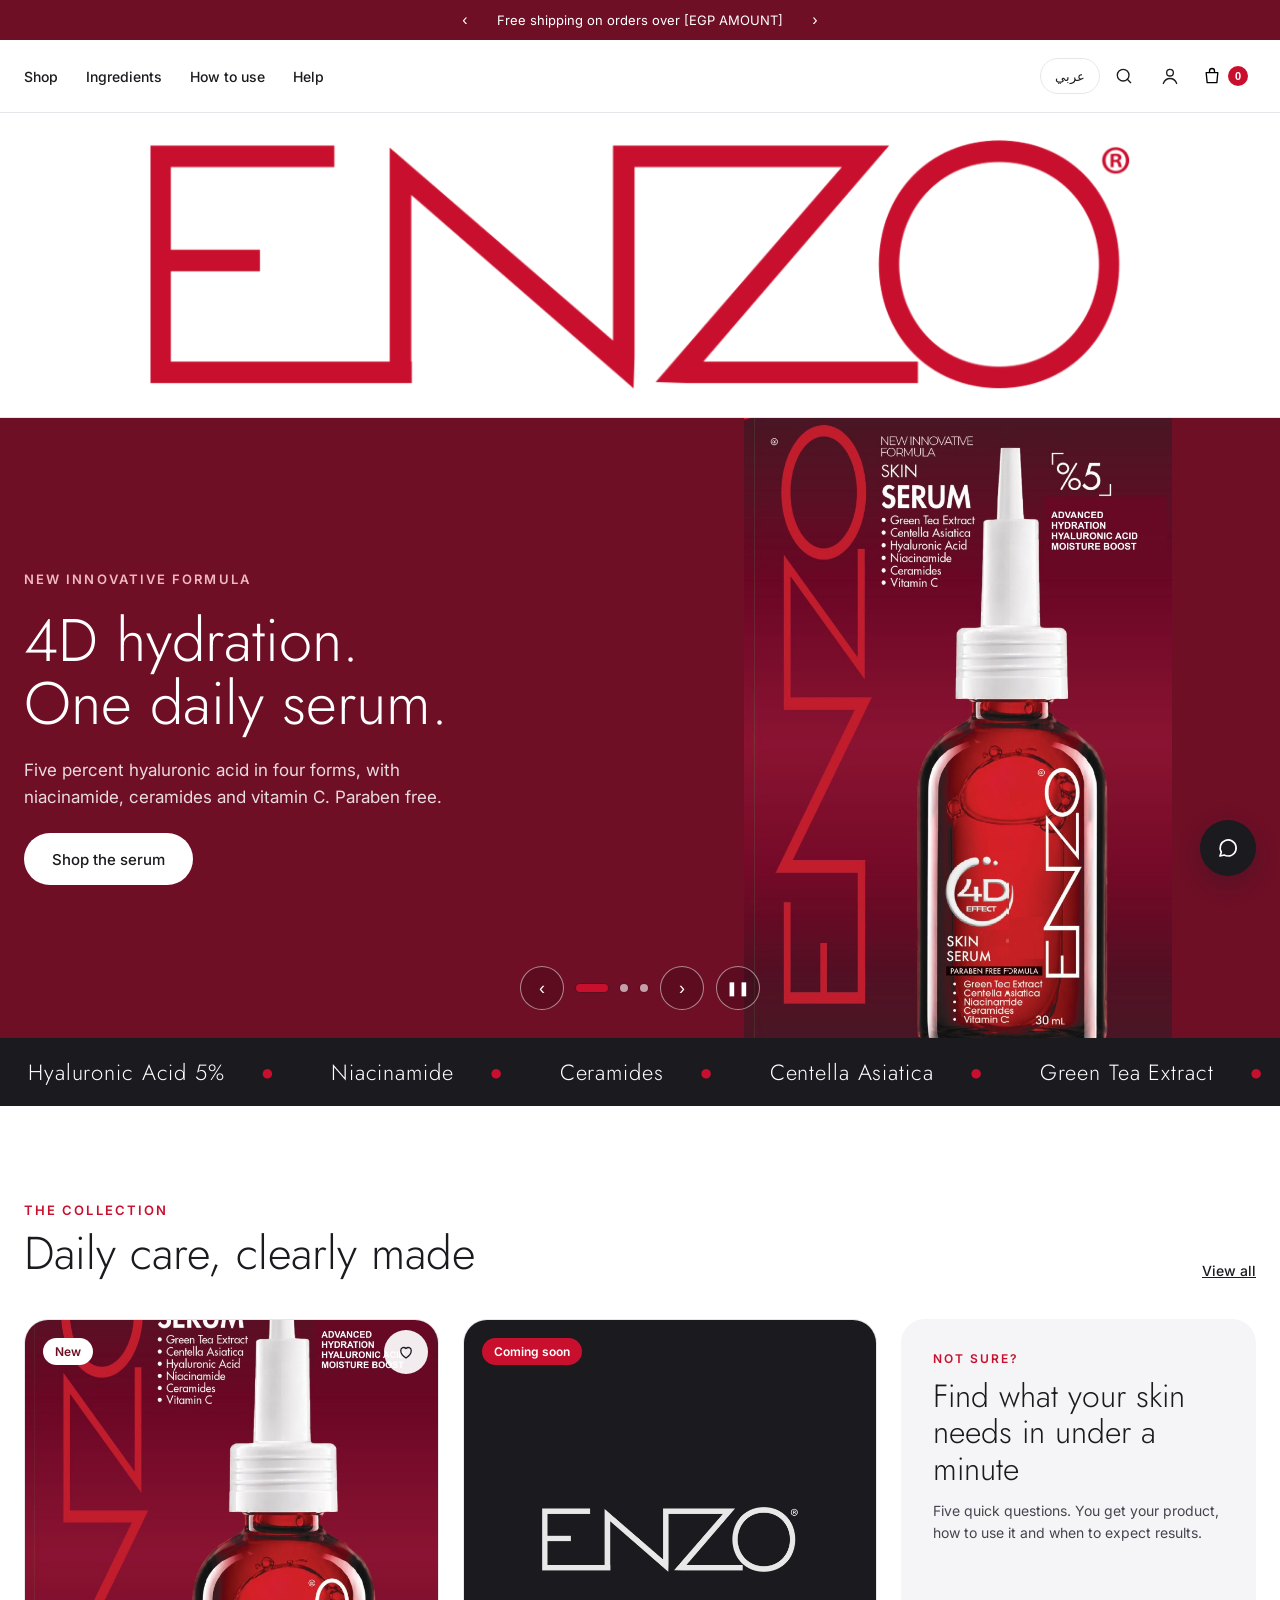
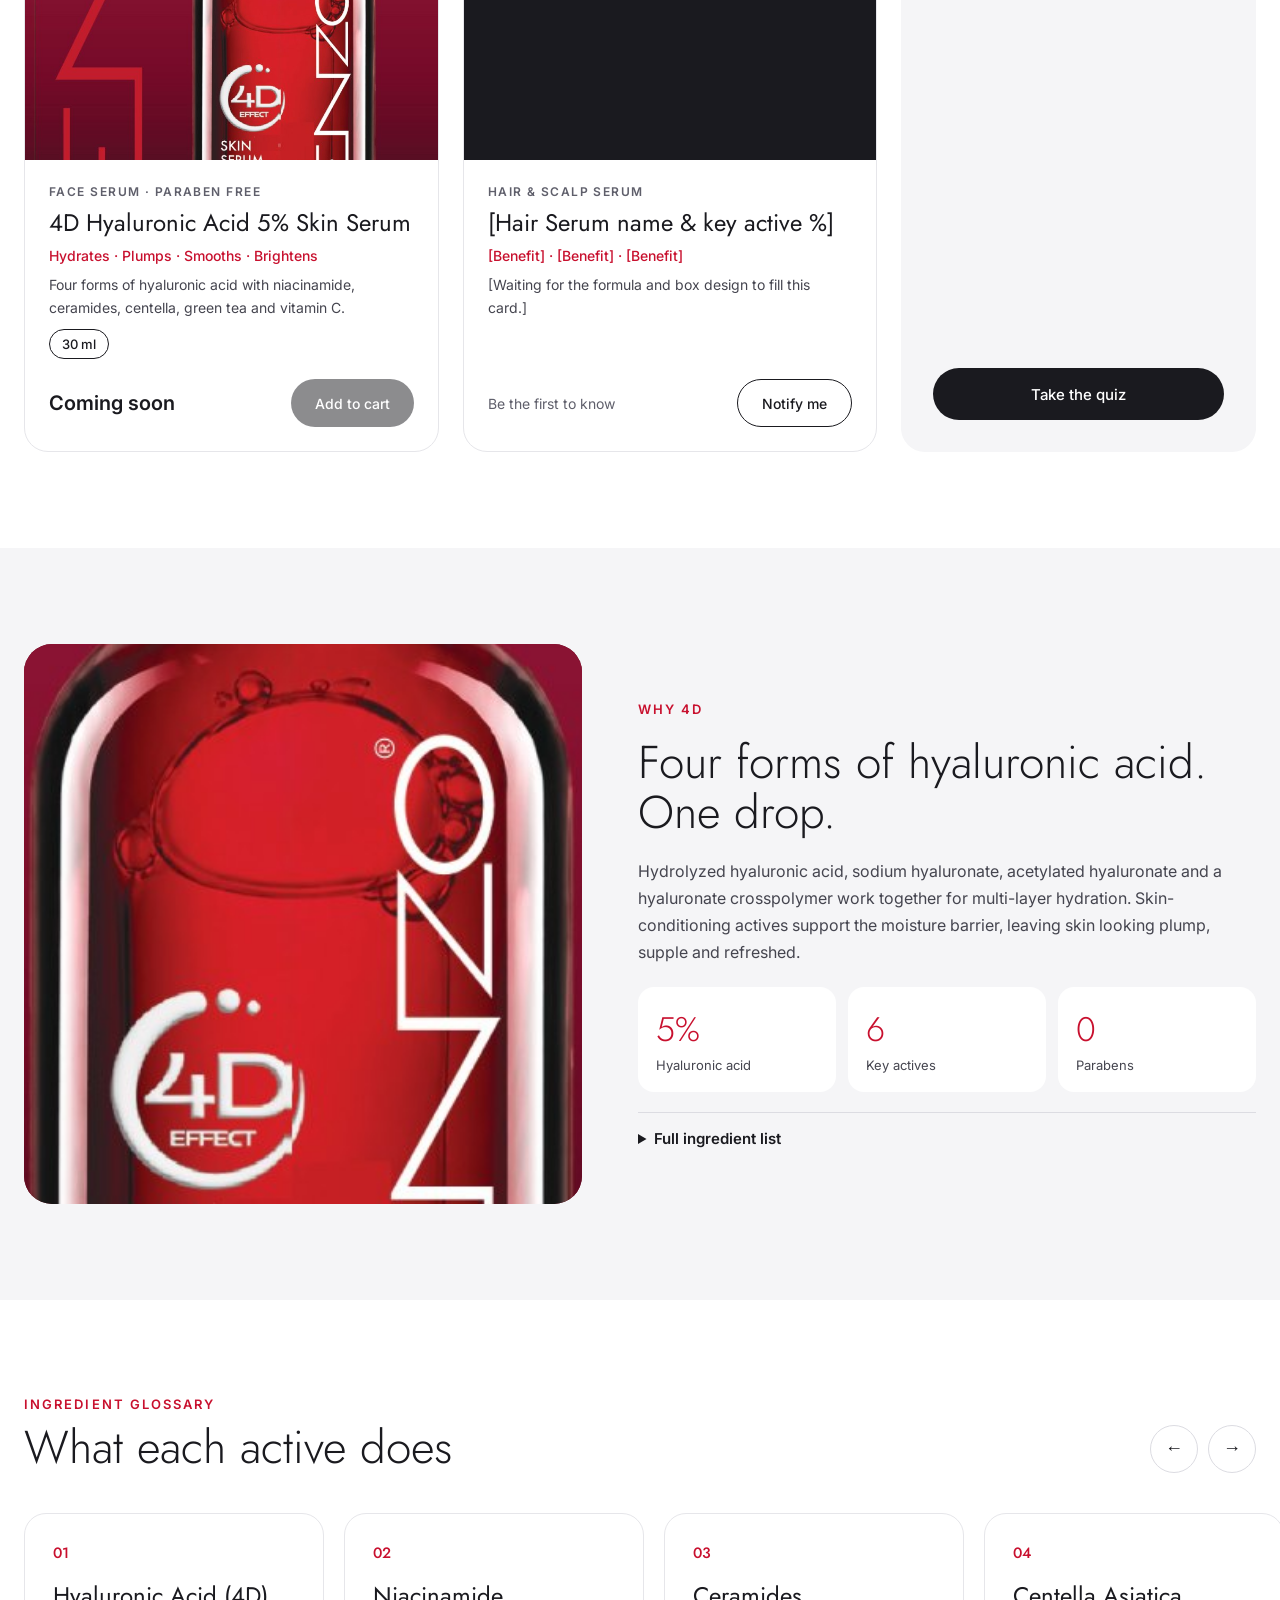
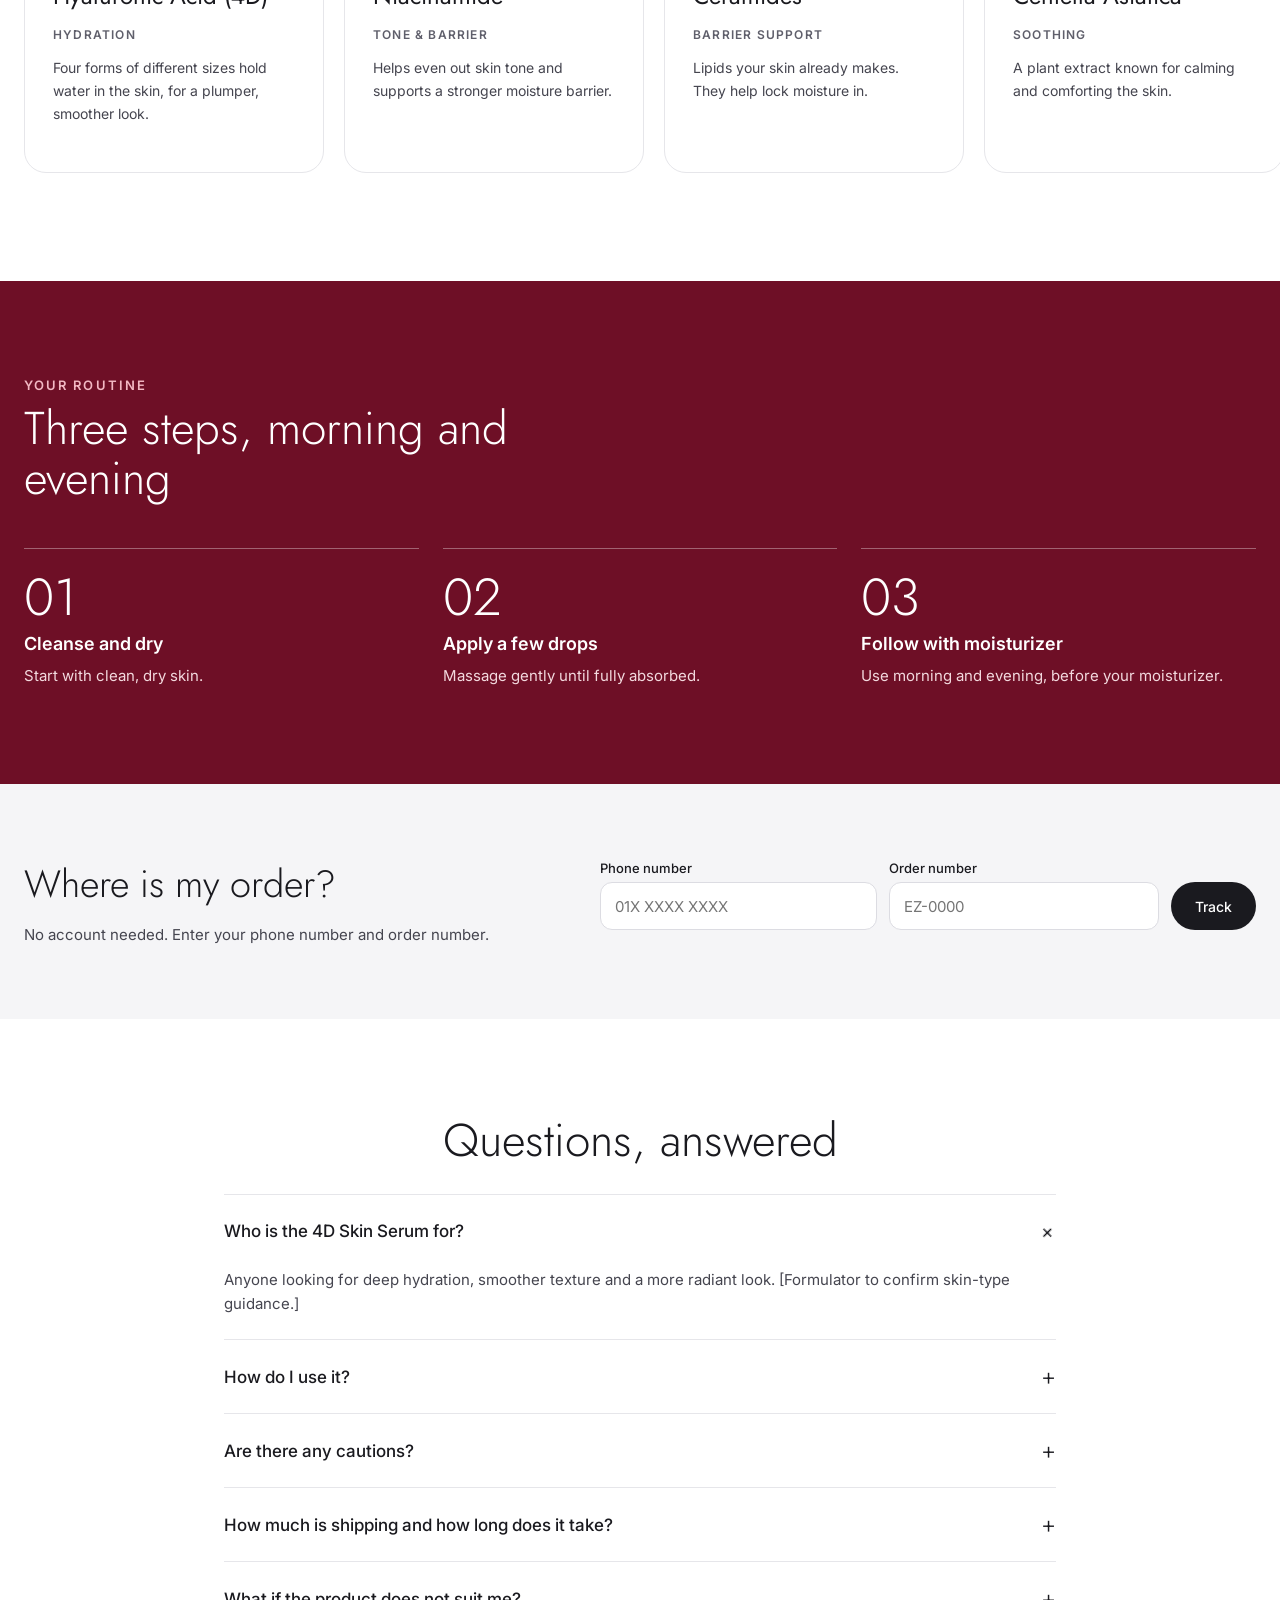
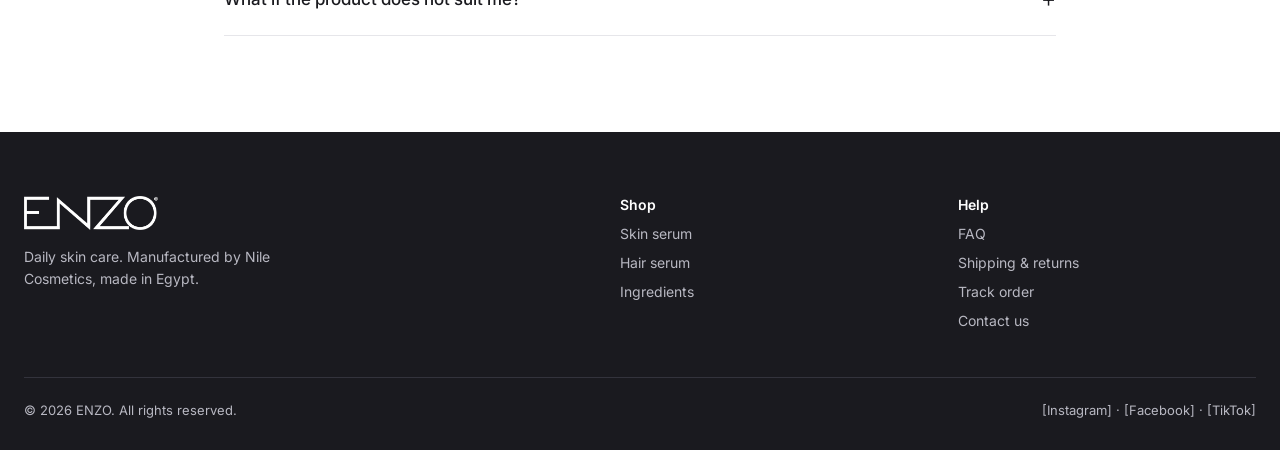
==== commit f7f1fb74: "Phase 3: image sizes and lazy loading, mobile menu, accessible carousels - Give every store image it" ====
--- a/apps/enzo/public/index.html
+++ b/apps/enzo/public/index.html
@@ -10,189 +10,8 @@
 <link rel="preconnect" href="https://fonts.googleapis.com">
 <link rel="preconnect" href="https://fonts.gstatic.com" crossorigin>
 <link href="https://fonts.googleapis.com/css2?family=Jost:wght@300;400;500;600&family=Inter:wght@400;500;600&display=swap" rel="stylesheet">
-<style>
-:root{--ink:#1A1A1F;--body:#45454F;--muted:#5F5F6B;--line:#E6E6EA;--line2:#DCDCE2;--soft:#F5F5F7;--red:#C8102E;--crimson:#6E0F26;--pink:#F2B8C3}
-*{box-sizing:border-box}
-html{scroll-behavior:smooth}
-body{margin:0;background:#fff;color:var(--ink);font-family:Inter,system-ui,sans-serif;-webkit-font-smoothing:antialiased}
-a{color:var(--ink)}a:hover{color:var(--red)}
-img{max-width:100%}
-h1,h2,h3{font-family:Jost,sans-serif;font-weight:300;margin:0}
-p{margin:0}
-.wrap{max-width:1280px;margin:0 auto;padding:0 24px}
-.eyebrow{font-size:13px;font-weight:600;letter-spacing:.16em;text-transform:uppercase;color:var(--red)}
-.h2{font-size:clamp(32px,4vw,46px);line-height:1.1}
-.sec{padding:96px 0}
-.btn{display:inline-flex;align-items:center;justify-content:center;height:52px;padding:0 28px;border-radius:999px;border:0;background:var(--ink);color:#fff;font:500 15px Inter,sans-serif;text-decoration:none;cursor:pointer;transition:background .25s,color .25s,transform .2s}
-.btn:hover{background:var(--red);color:#fff}
-.btn:active{transform:scale(.97)}
-.btn.light{background:#fff;color:var(--ink)}
-.btn.outline{background:#fff;color:var(--ink);border:1px solid var(--ink)}
-.btn.outline:hover,.btn.light:hover{background:var(--red);color:#fff}
-.btn.sm{height:48px;padding:0 24px;font-size:14px}
-.iconbtn{width:44px;height:44px;background:none;border:0;cursor:pointer;display:flex;align-items:center;justify-content:center;color:var(--ink)}
-.row{display:flex;flex-wrap:wrap;gap:24px}
-
-/* announcement */
-.ann{background:var(--crimson);color:#fff;font-size:13px;height:40px;display:flex;align-items:center;justify-content:center;gap:16px;padding:0 12px}
-.ann button{width:32px;height:32px;background:none;border:0;color:#fff;cursor:pointer;font-size:16px}
-.ann span{text-align:center;animation:fadeUp .6s ease both}
-
-/* header */
-header{position:sticky;top:0;z-index:30;background:rgba(255,255,255,.94);backdrop-filter:blur(10px);-webkit-backdrop-filter:blur(10px);border-bottom:1px solid var(--line)}
-.hd{display:flex;align-items:center;justify-content:space-between;gap:16px;min-height:72px}
-.nav{flex:1 1 0;display:flex;align-items:center;gap:28px;font-size:14px;font-weight:500}
-.nav>a,.shop>a{position:relative;text-decoration:none;display:inline-block;padding:26px 0}
-.nav>a::after,.shop>a::after{content:"";position:absolute;left:0;right:0;bottom:20px;height:1px;background:currentColor;transform:scaleX(0);transform-origin:left;transition:transform .3s}
-.nav>a:hover::after,.shop>a:hover::after{transform:scaleX(1)}
-.logo-slot{flex:0 0 140px;height:44px}
-.tools{flex:1 1 0;display:flex;align-items:center;justify-content:flex-end;gap:2px}
-.lang{font:500 13px Inter,sans-serif;color:var(--ink);background:none;border:1px solid var(--line);border-radius:999px;padding:0 14px;height:36px;cursor:pointer}
-.badge{min-width:20px;height:20px;border-radius:999px;background:var(--red);color:#fff;font-size:11px;font-weight:600;display:inline-flex;align-items:center;justify-content:center;padding:0 5px}
-.cartbtn{height:44px;padding:0 8px;background:none;border:0;cursor:pointer;display:flex;align-items:center;gap:6px}
-.burger{display:none}
-.shop{position:relative}
-.mega{display:none;position:absolute;top:100%;left:-24px;width:720px;max-width:92vw;z-index:40}
-.shop:hover .mega,.shop:focus-within .mega{display:block;animation:drop .28s ease both}
-.mega-in{background:#fff;border:1px solid var(--line);border-radius:0 0 20px 20px;box-shadow:0 20px 40px rgba(26,26,31,.1);padding:28px;display:flex;gap:32px}
-.mega-col{flex:1 1 150px;display:flex;flex-direction:column;gap:12px}
-.mega-col a{text-decoration:none}
-.mega-col p{font-size:12px;font-weight:600;letter-spacing:.12em;text-transform:uppercase;color:var(--muted)}
-.mega-feat{flex:1 1 220px;position:relative;border-radius:16px;overflow:hidden;min-height:190px;display:flex;align-items:flex-end;text-decoration:none;color:#fff;background:var(--crimson)}
-.mega-feat img{position:absolute;inset:0;width:100%;height:100%;object-fit:cover}
-.mega-feat span{position:relative;width:100%;padding:16px;background:linear-gradient(transparent,rgba(0,0,0,.55));font-weight:500}
-.mega-feat:hover{color:#fff}
-
-/* big wordmark */
-.bigspace{background:#fff;border-bottom:1px solid var(--line)}
-#wordmark{position:fixed;z-index:35;left:50%;transform:translateX(-50%);display:block;will-change:top,width}
-#wordmark img{display:block;width:100%;height:auto}
-
-/* hero */
-.hero{position:relative;height:620px;overflow:hidden;background:var(--crimson)}
-.slide{position:absolute;inset:0;opacity:0;visibility:hidden;transition:opacity .9s ease,visibility .9s}
-.slide.on{opacity:1;visibility:visible;z-index:2}
-.slide .wrap{height:100%;display:flex;align-items:center;gap:40px}
-.slide .txt{flex:1 1 0;min-width:0;display:flex;flex-direction:column;gap:22px;opacity:0;transform:translateY(24px);transition:transform .9s ease .15s,opacity .9s ease .15s}
-.slide.on .txt{opacity:1;transform:none}
-.slide h1{font-size:clamp(40px,5vw,60px);line-height:1.05}
-.slide .lead{font-size:17px;line-height:1.6;max-width:460px;opacity:.85}
-.slide .vis{flex:1 1 0;min-width:0;height:100%;display:flex;align-items:center;justify-content:center}
-.slide .vis img{transform:scale(1.06);transition:transform 1.4s ease}
-.slide.on .vis img{transform:scale(1)}
-.s1{background:var(--crimson);color:#fff}.s1 .eyebrow{color:var(--pink)}
-.s1 .vis img{height:100%;object-fit:cover}
-.s2{background:var(--soft);color:var(--ink)}
-.s2 .vis img{height:82%;object-fit:cover;border-radius:28px;box-shadow:0 30px 60px rgba(110,15,38,.25)}
-.s3{background:var(--ink);color:#fff}.s3 .eyebrow{color:var(--pink)}
-.s3 .vis img{width:80%;max-width:520px;opacity:.9}
-.hero-ctl{position:absolute;left:0;right:0;bottom:28px;display:flex;justify-content:center;align-items:center;gap:12px;z-index:5}
-.hero-ctl .arr{width:44px;height:44px;border-radius:999px;border:1px solid rgba(255,255,255,.5);background:rgba(0,0,0,.15);color:#fff;cursor:pointer;font-size:18px}
-.dot{height:8px;width:8px;border-radius:999px;border:0;padding:0;cursor:pointer;background:rgba(255,255,255,.6);box-shadow:0 0 0 1px rgba(0,0,0,.15);transition:width .4s,background .4s}
-.dot.on{width:32px;background:var(--red)}
-
-/* marquee */
-.marq-wrap{background:var(--ink);color:#fff;overflow:hidden;padding:18px 0}
-.marq{display:flex;width:max-content;animation:marq 32s linear infinite}
-.marq-wrap:hover .marq{animation-play-state:paused}
-.marq span{font-family:Jost,sans-serif;font-weight:300;font-size:22px;letter-spacing:.04em;padding:0 28px;white-space:nowrap}
-.marq i{color:var(--red);font-style:normal;padding-left:28px}
-
-/* cards */
-.card{border:1px solid var(--line);border-radius:24px;overflow:hidden;display:flex;flex-direction:column;background:#fff;transition:box-shadow .35s,transform .35s}
-.card:hover{box-shadow:0 18px 40px rgba(26,26,31,.12);transform:translateY(-4px)}
-.pimg{position:relative;height:440px;overflow:hidden}
-.pimg .i1,.pimg .i2{position:absolute;inset:0;width:100%;height:100%;object-fit:cover;transition:opacity .5s,transform .8s}
-.pimg .i2{opacity:0;object-position:center 70%}
-.card:hover .pimg .i1{opacity:0;transform:scale(1.04)}
-.card:hover .pimg .i2{opacity:1;transform:scale(1.04)}
-.tag{position:absolute;top:18px;left:18px;font-size:12px;font-weight:600;padding:6px 12px;border-radius:999px}
-.wish{position:absolute;top:10px;right:10px;width:44px;height:44px;border-radius:999px;background:rgba(255,255,255,.92);border:0;cursor:pointer;display:flex;align-items:center;justify-content:center}
-.wish.on svg path{fill:var(--red);stroke:var(--red)}
-.pbody{padding:24px;display:flex;flex-direction:column;gap:10px;flex:1}
-.kick{font-size:12px;font-weight:600;letter-spacing:.12em;text-transform:uppercase;color:var(--muted)}
-.pbody h3{font-weight:400;font-size:24px;line-height:1.2}
-.ben{font-size:14px;color:var(--red);font-weight:500}
-.desc{font-size:14px;line-height:1.6;color:var(--body)}
-.pfoot{display:flex;align-items:center;justify-content:space-between;gap:12px;margin-top:auto;padding-top:10px}
-.price{font-size:20px;font-weight:600}
-.pill{border:1px solid var(--ink);border-radius:999px;padding:6px 12px;font-size:13px;font-weight:500;align-self:flex-start}
-
-/* stats */
-.stat{flex:1 1 140px;background:#fff;border-radius:16px;padding:18px}
-.stat b{display:block;font-family:Jost,sans-serif;font-size:34px;font-weight:300;color:var(--red)}
-.stat span{font-size:13px;color:var(--body)}
-details summary{cursor:pointer;font-size:15px;font-weight:600}
-.inci{margin-top:12px;font-size:12px;line-height:1.7;color:var(--muted);letter-spacing:.02em}
-
-/* ingredient carousel */
-.track{display:flex;gap:20px;overflow-x:auto;padding:4px 24px 12px 0;scroll-snap-type:x mandatory;scroll-behavior:smooth;scrollbar-width:none}
-.track::-webkit-scrollbar{display:none}
-.ing{flex:0 0 300px;scroll-snap-align:start;border:1px solid var(--line);border-radius:22px;padding:28px;display:flex;flex-direction:column;gap:14px;min-height:260px;background:#fff;transition:box-shadow .35s,transform .35s}
-.ing:hover{box-shadow:0 18px 40px rgba(26,26,31,.12);transform:translateY(-4px)}
-.ing .n{font-family:Jost,sans-serif;font-size:15px;font-weight:500;color:var(--red)}
-.ing h3{font-weight:400;font-size:24px}
-.ing .role{font-size:12px;font-weight:600;letter-spacing:.1em;text-transform:uppercase;color:var(--muted)}
-.ing p.t{font-size:14px;line-height:1.65;color:var(--body)}
-.round{width:48px;height:48px;border-radius:999px;border:1px solid var(--line2);background:#fff;cursor:pointer;font-size:18px;color:var(--ink);transition:background .25s,color .25s}
-.round:hover{background:var(--red);color:#fff}
-
-/* steps */
-.step{flex:1 1 280px;min-width:0;border-top:1px solid rgba(255,255,255,.35);padding-top:22px;display:flex;flex-direction:column;gap:10px}
-.step b{font-family:Jost,sans-serif;font-size:52px;font-weight:300;line-height:1}
-.step h3{font-family:Inter,sans-serif;font-size:18px;font-weight:600}
-.step p{font-size:15px;line-height:1.6;color:#F3D9DE}
-
-.rev{flex:1 1 300px;min-width:0;border:1px solid var(--line);border-radius:22px;padding:24px;display:flex;flex-direction:column;gap:12px}
-.field{display:flex;flex-direction:column;gap:6px}
-.field label{font-size:13px;font-weight:500}
-.field input{height:48px;border:1px solid var(--line2);border-radius:12px;padding:0 14px;font:15px Inter,sans-serif;background:#fff}
-.field input:focus{outline:2px solid var(--red);outline-offset:1px}
-
-/* faq */
-.faq-item{border-bottom:1px solid var(--line)}
-.faq-q{width:100%;background:none;border:0;padding:22px 0;display:flex;justify-content:space-between;align-items:center;gap:16px;cursor:pointer;font:500 17px Inter,sans-serif;color:var(--ink);text-align:left}
-.faq-q .pl{font-size:24px;font-weight:300;transition:transform .35s}
-.faq-item.open .pl{transform:rotate(45deg)}
-.faq-a{overflow:hidden;max-height:0;opacity:0;transition:max-height .45s ease,opacity .35s}
-.faq-item.open .faq-a{max-height:260px;opacity:1}
-.faq-a p{margin-bottom:22px;font-size:15px;line-height:1.65;color:var(--body)}
-
-footer{background:var(--ink);color:#B8B8C2}
-footer a{color:#B8B8C2;text-decoration:none}footer a:hover{color:#fff}
-.fcol{flex:1 1 160px;display:flex;flex-direction:column;gap:12px;font-size:14px}
-.fcol p{color:#fff;font-weight:600}
-
-.toast{position:fixed;left:50%;bottom:28px;transform:translateX(-50%);width:320px;max-width:calc(100vw - 32px);background:var(--ink);color:#fff;border-radius:16px;padding:16px 20px;display:none;align-items:center;gap:12px;z-index:50;box-shadow:0 12px 30px rgba(0,0,0,.25)}
-.toast.show{display:flex;animation:toastIn .35s ease both}
-.toast .ok{width:28px;height:28px;border-radius:999px;background:var(--red);display:inline-flex;align-items:center;justify-content:center;flex:none}
-.wa{position:fixed;right:24px;bottom:24px;width:56px;height:56px;border-radius:999px;background:var(--ink);display:flex;align-items:center;justify-content:center;box-shadow:0 8px 22px rgba(26,26,31,.28);z-index:45;transition:background .25s,transform .2s}
-.wa:hover{background:var(--red);transform:scale(1.06)}
-
-.rv{opacity:0;transform:translateY(32px);transition:opacity .8s ease,transform .8s ease}
-.rv.in{opacity:1;transform:none}
-
-@keyframes fadeUp{from{opacity:0;transform:translateY(6px)}to{opacity:1;transform:none}}
-@keyframes drop{from{opacity:0;transform:translateY(-8px)}to{opacity:1;transform:none}}
-@keyframes marq{from{transform:translateX(0)}to{transform:translateX(-50%)}}
-@keyframes toastIn{from{opacity:0;transform:translate(-50%,16px)}to{opacity:1;transform:translate(-50%,0)}}
-
-@media (max-width:860px){
-  .nav{display:none}
-  .burger{display:flex}
-  .logo-slot{flex-basis:100px}
-  .hero{height:auto;min-height:640px}
-  .slide .wrap{flex-direction:column;justify-content:center;padding-top:40px;padding-bottom:90px;gap:24px}
-  .slide .vis{height:260px;flex:none;width:100%}
-  .slide .vis img{height:100%}
-  .pimg{height:360px}
-  .sec{padding:72px 0}
-}
-@media (prefers-reduced-motion:reduce){
-  *,*::before,*::after{animation:none!important;transition:none!important}
-  .rv{opacity:1;transform:none}
-}
-</style>
+<link rel="stylesheet" href="store.css">
+
 </head>
 <body>
 
@@ -204,8 +23,8 @@
 
 <header>
   <div class="wrap hd">
-    <button type="button" class="iconbtn burger" aria-label="Menu"><svg width="22" height="22" viewBox="0 0 24 24" fill="none" stroke="currentColor" stroke-width="1.6" stroke-linecap="round" aria-hidden="true"><path d="M4 7h16M4 12h16M4 17h16"/></svg></button>
-    <nav class="nav" aria-label="Main">
+    <button type="button" class="iconbtn burger" id="menuBtn" aria-label="Menu" aria-expanded="false" aria-controls="mainNav"><svg width="22" height="22" viewBox="0 0 24 24" fill="none" stroke="currentColor" stroke-width="1.6" stroke-linecap="round" aria-hidden="true"><path d="M4 7h16M4 12h16M4 17h16"/></svg></button>
+    <nav class="nav" id="mainNav" aria-label="Main">
       <div class="shop">
         <a href="#shop">Shop</a>
         <div class="mega">
@@ -218,7 +37,7 @@
               <p>Shop by product</p>
               <a href="#shop">Skin serum</a><a href="#shop">Hair serum <small style="color:var(--red)">Soon</small></a><a href="#shop">Shop all</a>
             </div>
-            <a class="mega-feat" href="#shop"><img src="box.jpg" alt=""><span>Meet the 4D Skin Serum →</span></a>
+            <a class="mega-feat" href="#shop"><img src="box.jpg" alt="" width="777" height="1126" loading="lazy" decoding="async"><span>Meet the 4D Skin Serum →</span></a>
           </div>
         </div>
       </div>
@@ -237,10 +56,10 @@
 </header>
 
 <div class="bigspace" id="bigspace" aria-hidden="true"></div>
-<a href="#top" id="wordmark" aria-label="ENZO home"><img src="logo-red.png" alt="ENZO"></a>
+<a href="#top" id="wordmark" aria-label="ENZO home"><img src="logo-red.png" alt="ENZO" width="1000" height="254" fetchpriority="high"></a>
 
 <section class="hero" id="top" aria-label="Featured" aria-roledescription="carousel">
-  <div class="slide s1 on">
+  <div class="slide s1 on" role="group" aria-roledescription="slide" aria-label="1 of 3">
     <div class="wrap">
       <div class="txt">
         <p class="eyebrow">New innovative formula</p>
@@ -249,37 +68,38 @@
         <p class="lead" id="heroBody">Five percent hyaluronic acid in four forms, with niacinamide, ceramides and vitamin C. Paraben free.</p>
         <div><a class="btn light" href="#shop" id="heroCta">Shop the serum</a></div>
       </div>
-      <div class="vis"><img src="box.jpg" alt="ENZO 4D Skin Serum box"></div>
-    </div>
-  </div>
-  <div class="slide s2">
+      <div class="vis"><img src="box.jpg" alt="ENZO 4D Skin Serum box" width="777" height="1126" fetchpriority="high"></div>
+    </div>
+  </div>
+  <div class="slide s2" role="group" aria-roledescription="slide" aria-label="2 of 3">
     <div class="wrap">
       <div class="txt">
         <p class="eyebrow">Six key actives</p>
-        <h1>Every ingredient<br>on the label.</h1>
+        <h2>Every ingredient<br>on the label.</h2>
         <p class="lead">Green tea, centella asiatica, hyaluronic acid, niacinamide, ceramides and vitamin C. Here is what each one does.</p>
         <div><a class="btn" href="#ingredients">Explore ingredients</a></div>
       </div>
-      <div class="vis"><img src="bottle.jpg" alt="ENZO serum bottle"></div>
-    </div>
-  </div>
-  <div class="slide s3">
+      <div class="vis"><img src="bottle.jpg" alt="ENZO serum bottle" width="354" height="1126" loading="lazy" decoding="async"></div>
+    </div>
+  </div>
+  <div class="slide s3" role="group" aria-roledescription="slide" aria-label="3 of 3">
     <div class="wrap">
       <div class="txt">
         <p class="eyebrow">Coming soon</p>
-        <h1>The ENZO<br>hair serum.</h1>
+        <h2>The ENZO<br>hair serum.</h2>
         <p class="lead">A serum for hair and scalp is on its way. Join the list and be the first to try it.</p>
         <div><a class="btn light" href="#newsletter">Join the waitlist</a></div>
       </div>
-      <div class="vis"><img src="logo-white.png" alt=""></div>
+      <div class="vis"><img src="logo-white.png" alt="" width="1000" height="254" loading="lazy" decoding="async"></div>
     </div>
   </div>
   <div class="hero-ctl">
     <button type="button" class="arr" id="heroPrev" aria-label="Previous slide">‹</button>
-    <button type="button" class="dot on" aria-label="Go to slide 1"></button>
+    <button type="button" class="dot on" aria-label="Go to slide 1" aria-current="true"></button>
     <button type="button" class="dot" aria-label="Go to slide 2"></button>
     <button type="button" class="dot" aria-label="Go to slide 3"></button>
     <button type="button" class="arr" id="heroNext" aria-label="Next slide">›</button>
+    <button type="button" class="arr pause" id="heroPause" aria-label="Pause slideshow" aria-pressed="false">❚❚</button>
   </div>
 </section>
 
@@ -294,8 +114,8 @@
     <div class="row">
       <article class="card rv" style="flex:1 1 340px;min-width:0">
         <div class="pimg" style="background:var(--crimson)">
-          <img class="i1" src="box.jpg" alt="ENZO 4D Skin Serum box">
-          <img class="i2" src="bottle.jpg" alt="">
+          <img class="i1" src="box.jpg" alt="ENZO 4D Skin Serum box" width="777" height="1126" loading="lazy" decoding="async">
+          <img class="i2" src="bottle.jpg" alt="" width="354" height="1126" loading="lazy" decoding="async">
           <span class="tag" style="background:#fff;color:var(--crimson)">New</span>
           <button type="button" class="wish" aria-label="Save skin serum to wishlist" aria-pressed="false"><svg width="18" height="18" viewBox="0 0 24 24" fill="none" stroke="#1A1A1F" stroke-width="1.7" stroke-linejoin="round" aria-hidden="true"><path d="M12 20s-7-4.4-7-10a4 4 0 017-2.6A4 4 0 0119 10c0 5.6-7 10-7 10z"/></svg></button>
         </div>
@@ -310,7 +130,7 @@
       </article>
       <article class="card rv" style="flex:1 1 340px;min-width:0">
         <div class="pimg" style="background:var(--ink);display:flex;align-items:center;justify-content:center">
-          <img src="logo-white.png" alt="" style="width:62%;opacity:.9">
+          <img src="logo-white.png" alt="" width="1000" height="254" loading="lazy" decoding="async" style="width:62%;height:auto;opacity:.9">
           <span class="tag" style="background:var(--red);color:#fff">Coming soon</span>
         </div>
         <div class="pbody">
@@ -336,7 +156,7 @@
 <section style="background:var(--soft)" class="sec">
   <div class="wrap" style="display:flex;flex-wrap:wrap;align-items:center;gap:56px">
     <div class="rv" style="flex:1 1 380px;min-width:0;border-radius:28px;overflow:hidden;height:560px;background:var(--crimson)">
-      <img src="bottle.jpg" alt="ENZO 4D Skin Serum bottle" style="width:100%;height:100%;object-fit:cover;object-position:center 75%">
+      <img src="bottle.jpg" alt="ENZO 4D Skin Serum bottle" width="354" height="1126" loading="lazy" decoding="async" style="width:100%;height:100%;object-fit:cover;object-position:center 75%">
     </div>
     <div class="rv" style="flex:1 1 440px;min-width:0;display:flex;flex-direction:column;gap:20px">
       <p class="eyebrow">Why 4D</p>
@@ -389,7 +209,7 @@
   </div>
 </section>
 
-<section style="background:var(--soft);padding:72px 0">
+<section id="track-order" style="background:var(--soft);padding:72px 0">
   <div class="wrap" style="display:flex;flex-wrap:wrap;gap:40px;align-items:center">
     <div class="rv" style="flex:1 1 360px;min-width:0;display:flex;flex-direction:column;gap:12px">
       <h2 style="font-size:38px">Where is my order?</h2>
@@ -417,7 +237,7 @@
       <h2 style="font-size:34px">Stay in touch</h2>
       <p style="font-size:15px;color:var(--body)">New launches, routines and offers. [Welcome offer]</p>
     </div>
-    <form style="flex:1 1 420px;min-width:0;display:flex;flex-wrap:wrap;gap:12px;align-items:flex-end" onsubmit="return false">
+    <form style="flex:1 1 420px;min-width:0;display:flex;flex-wrap:wrap;gap:12px;align-items:flex-end" id="newsletterForm">
       <div class="field" style="flex:1 1 240px"><label for="nl">Email or WhatsApp number</label><input id="nl" type="text"></div>
       <button type="submit" class="btn sm">Subscribe</button>
     </form>
@@ -428,11 +248,11 @@
   <div class="wrap" style="padding-top:64px;padding-bottom:32px;display:flex;flex-direction:column;gap:48px">
     <div class="row" style="gap:40px">
       <div style="flex:2 1 280px;display:flex;flex-direction:column;gap:16px">
-        <img src="logo-white.png" alt="ENZO" style="height:34px;width:auto;align-self:flex-start">
+        <img src="logo-white.png" alt="ENZO" width="1000" height="254" loading="lazy" decoding="async" style="height:34px;width:auto;align-self:flex-start">
         <p style="font-size:14px;line-height:1.6;max-width:320px">Daily skin care. Manufactured by Nile Cosmetics, made in Egypt.</p>
       </div>
       <div class="fcol"><p>Shop</p><a href="#shop">Skin serum</a><a href="#shop">Hair serum</a><a href="#ingredients">Ingredients</a></div>
-      <div class="fcol"><p>Help</p><a href="#faq">FAQ</a><a href="#faq">Shipping &amp; returns</a><a href="#top">Track order</a><a href="#top">Contact us</a></div>
+      <div class="fcol"><p>Help</p><a href="#faq">FAQ</a><a href="#faq">Shipping &amp; returns</a><a href="#track-order">Track order</a><a href="#faq" id="footContact">Contact us</a></div>
     </div>
     <div style="border-top:1px solid #33333C;padding-top:24px;display:flex;flex-wrap:wrap;justify-content:space-between;gap:12px;font-size:13px">
       <span>© 2026 ENZO. All rights reserved.</span>
@@ -445,183 +265,15 @@
 
 <a class="wa" id="waFloat" href="#top" target="_blank" rel="noopener" aria-label="Chat with us on WhatsApp"><svg width="24" height="24" viewBox="0 0 24 24" fill="none" stroke="#fff" stroke-width="1.7" stroke-linejoin="round" aria-hidden="true"><path d="M4 20l1.3-3.8A8 8 0 1112 20a8 8 0 01-3.8-1z"/></svg></a>
 
-<script>
-(function(){
-  var reduce = window.matchMedia('(prefers-reduced-motion: reduce)').matches;
-
-  /* Announcement */
-  var ann = window.__ann = ['Free shipping on orders over [EGP AMOUNT]','Pay by card, wallet or cash on delivery','New: 4D Hyaluronic Acid 5% Skin Serum'];
-  var ai = 0, annEl = document.getElementById('annText');
-  function showAnn(i){ ai = (i + ann.length) % ann.length; var s = document.createElement('span'); s.id='annText'; s.setAttribute('aria-live','polite'); s.textContent = ann[ai]; annEl.replaceWith(s); annEl = s; }
-  document.getElementById('annPrev').onclick = function(){ showAnn(ai-1); };
-  document.getElementById('annNext').onclick = function(){ showAnn(ai+1); };
-  if(!reduce) setInterval(function(){ showAnn(ai+1); }, 4000);
-
-  /* Hero */
-  var slides = document.querySelectorAll('.slide'), dots = document.querySelectorAll('.dot'), si = 0, timer;
-  function go(i){ si = (i + slides.length) % slides.length; slides.forEach(function(s,k){ s.classList.toggle('on', k===si); }); dots.forEach(function(d,k){ d.classList.toggle('on', k===si); }); }
-  function auto(){ clearInterval(timer); if(!reduce) timer = setInterval(function(){ go(si+1); }, 6500); }
-  document.getElementById('heroPrev').onclick = function(){ go(si-1); auto(); };
-  document.getElementById('heroNext').onclick = function(){ go(si+1); auto(); };
-  dots.forEach(function(d,k){ d.onclick = function(){ go(k); auto(); }; });
-  auto();
-
-  /* Marquee */
-  var words = ['Hyaluronic Acid 5%','Niacinamide','Ceramides','Centella Asiatica','Green Tea Extract','Vitamin C'];
-  var html = ''; for(var r=0;r<4;r++) words.forEach(function(w){ html += '<span>'+w+' <i>●</i></span>'; });
-  document.getElementById('marq').innerHTML = html;
-
-  /* Ingredients */
-  var ings = [
-    ['Hyaluronic Acid (4D)','Hydration','Four forms of different sizes hold water in the skin, for a plumper, smoother look.'],
-    ['Niacinamide','Tone & barrier','Helps even out skin tone and supports a stronger moisture barrier.'],
-    ['Ceramides','Barrier support','Lipids your skin already makes. They help lock moisture in.'],
-    ['Centella Asiatica','Soothing','A plant extract known for calming and comforting the skin.'],
-    ['Green Tea Extract','Antioxidant','Rich in antioxidants that help defend skin against daily stressors.'],
-    ['Vitamin C','Radiance','An antioxidant that helps skin look brighter and more even.'],
-    ['Peptides','Smoothness','Palmitoyl and acetyl peptides that help the look of fine lines.']
-  ];
-  var track = document.getElementById('track');
-  track.innerHTML = ings.map(function(x,i){ return '<div class="ing"><span class="n">0'+(i+1)+'</span><h3>'+x[0]+'</h3><p class="role">'+x[1]+'</p><p class="t">'+x[2]+'</p></div>'; }).join('');
-  document.getElementById('ingPrev').onclick = function(){ track.scrollBy({left:-320,behavior:'smooth'}); };
-  document.getElementById('ingNext').onclick = function(){ track.scrollBy({left:320,behavior:'smooth'}); };
-
-  /* FAQ */
-  var faqs = [
-    ['Who is the 4D Skin Serum for?','Anyone looking for deep hydration, smoother texture and a more radiant look. [Formulator to confirm skin-type guidance.]'],
-    ['How do I use it?','Apply a few drops to clean, dry skin and massage gently until absorbed. Use morning and evening, before your moisturizer.'],
-    ['Are there any cautions?','For external use only. Keep out of reach of children. Avoid contact with eyes. Stop using it if irritation occurs. Store below 30°C.'],
-    ['How much is shipping and how long does it take?','[Shipping fees and delivery times by governorate.]'],
-    ['What if the product does not suit me?','[Return and exchange policy.]']
-  ];
-  var fl = document.getElementById('faqList');
-  fl.innerHTML = faqs.map(function(f,i){ return '<div class="faq-item'+(i===0?' open':'')+'"><button type="button" class="faq-q" aria-expanded="'+(i===0)+'"><span>'+f[0]+'</span><span class="pl" aria-hidden="true">+</span></button><div class="faq-a"><p>'+f[1]+'</p></div></div>'; }).join('');
-  fl.querySelectorAll('.faq-item').forEach(function(item){
-    item.querySelector('.faq-q').onclick = function(){
-      var open = item.classList.contains('open');
-      fl.querySelectorAll('.faq-item').forEach(function(o){ o.classList.remove('open'); o.querySelector('.faq-q').setAttribute('aria-expanded','false'); });
-      if(!open){ item.classList.add('open'); this.setAttribute('aria-expanded','true'); }
-    };
-  });
-
-  /* Cart + wishlist */
-  var count = 0, toast = document.getElementById('toast'), tt;
-
-  document.querySelectorAll('.wish').forEach(function(w){ w.onclick = function(){ var on = !w.classList.contains('on'); w.classList.toggle('on', on); w.setAttribute('aria-pressed', on); }; });
-
-  /* Scroll reveal */
-  var rvs = document.querySelectorAll('.rv');
-  if('IntersectionObserver' in window && !reduce){
-    var io = new IntersectionObserver(function(es){ es.forEach(function(e){ if(e.isIntersecting){ e.target.classList.add('in'); io.unobserve(e.target); } }); }, {threshold:.12, rootMargin:'0px 0px -40px 0px'});
-    rvs.forEach(function(el){ io.observe(el); });
-  } else { rvs.forEach(function(el){ el.classList.add('in'); }); }
-
-  /* Wordmark glides into the header on scroll */
-  var wm = document.getElementById('wordmark'), space = document.getElementById('bigspace');
-  var ratio = 1141/290, ANN = 40, HEAD = 72, PAD = 28, SMALL = 28, ticking = false;
-  function layout(){
-    ticking = false;
-    var vw = window.innerWidth, y = window.scrollY || document.documentElement.scrollTop || 0;
-    var bigW = Math.min(980, vw - 48), bigH = bigW / ratio, smallW = SMALL * ratio;
-    var spacerH = Math.round(bigH + PAD*2);
-    space.style.height = spacerH + 'px';
-    var raw = Math.max(0, Math.min(1, y / spacerH));
-    var p = reduce ? (raw >= 1 ? 1 : (raw > 0 ? 1 : 0)) : (raw < .5 ? 2*raw*raw : 1 - Math.pow(-2*raw+2,2)/2);
-    var headerTop = Math.max(0, ANN - y);
-    var startTop = ANN + HEAD + PAD - y;
-    var endTop = headerTop + (HEAD - SMALL)/2;
-    wm.style.top = (startTop + (endTop - startTop)*p).toFixed(1) + 'px';
-    wm.style.width = (bigW + (smallW - bigW)*p).toFixed(1) + 'px';
-  }
-  function onScroll(){ if(!ticking){ ticking = true; requestAnimationFrame(layout); } }
-  window.addEventListener('scroll', onScroll, {passive:true});
-  window.addEventListener('resize', onScroll);
-  layout();
-})();
-</script>
+
 
 <div id="cartScrim" class="cart-scrim" hidden></div>
 <aside id="cartDrawer" class="cart-drawer" aria-label="Your cart" hidden>
   <div class="cd-head"><h2 style="font-size:24px">Your cart</h2><button type="button" class="iconbtn" id="cartClose" aria-label="Close cart">✕</button></div>
   <div class="cd-body" id="cartBody"></div>
 </aside>
-<style>
-[hidden]{display:none!important}
-.cart-scrim{position:fixed;inset:0;background:rgba(26,26,31,.4);z-index:60}
-.cart-drawer{position:fixed;top:0;right:0;bottom:0;width:440px;max-width:100vw;background:#fff;z-index:61;display:flex;flex-direction:column;box-shadow:-20px 0 50px rgba(0,0,0,.15)}
-.cd-head{display:flex;justify-content:space-between;align-items:center;padding:20px 24px;border-bottom:1px solid var(--line)}
-.cd-body{padding:24px;overflow-y:auto;display:flex;flex-direction:column;gap:18px;flex:1}
-.cd-line{display:flex;gap:14px;align-items:center}
-.cd-line img{width:72px;height:72px;object-fit:cover;border-radius:12px;background:var(--crimson)}
-.qty{display:inline-flex;align-items:center;border:1px solid var(--line2);border-radius:999px}
-.qty button{width:36px;height:36px;border:0;background:none;cursor:pointer;font-size:18px}
-.qty span{min-width:24px;text-align:center;font-weight:600}
-.sumrow{display:flex;justify-content:space-between;font-size:15px}
-.cd-body .field select{height:48px;border:1px solid var(--line2);border-radius:12px;padding:0 12px;font:15px Inter,sans-serif;background:#fff}
-.cd-body .field textarea{border:1px solid var(--line2);border-radius:12px;padding:10px 14px;font:15px Inter,sans-serif;min-height:72px}
-.cd-err{color:var(--red);font-size:14px;margin:0}
-.btn[disabled]{opacity:.5;cursor:not-allowed}
-</style>
-<script>
-(function(){
-  var DATA={products:[],content:{},govs:[]}, cart=[];
-  function $(id){return document.getElementById(id);}
-  function esc(t){return String(t==null?'':t).replace(/[&<>"']/g,function(c){return {'&':'&amp;','<':'&lt;','>':'&gt;','"':'&quot;',"'":'&#39;'}[c];});}
-  function egp(n){return 'EGP '+Number(n||0).toLocaleString('en-US');}
-  function prod(id){return DATA.products.find(function(p){return p.id===id;});}
-  function toast(t){var el=$('toast');$('toastText').textContent=t;el.classList.remove('show');void el.offsetWidth;el.classList.add('show');clearTimeout(toast.t);toast.t=setTimeout(function(){el.classList.remove('show');},2600);}
-  try{cart=JSON.parse(localStorage.getItem('enzo_cart')||'[]')||[];}catch(e){cart=[];}
-  function saveCart(){try{localStorage.setItem('enzo_cart',JSON.stringify(cart));}catch(e){}var n=cart.reduce(function(a,l){return a+l.qty;},0);$('cartCount').textContent=n;$('cartBtn').setAttribute('aria-label','Cart, '+n+' items');}
-  function apply(){
-    var c=DATA.content||{};
-    if(c.ann&&c.ann.length){var a=window.__ann;a.length=0;c.ann.filter(function(x){return x;}).forEach(function(x){a.push(x);});var cur=document.getElementById('annText');if(cur&&a[0])cur.textContent=a[0];}
-    if(c.heroTitle)$('heroTitle').textContent=c.heroTitle;
-    if(c.heroBody)$('heroBody').textContent=c.heroBody;
-    if(c.heroCta)$('heroCta').textContent=c.heroCta;
-    if(c.whatsapp){var wa='https://wa.me/'+c.whatsapp;$('waFloat').href=wa;$('notifyBtn').href=wa+'?text='+encodeURIComponent('عايزة أعرف أول ما سيرم الشعر ينزل');$('notifyBtn').target='_blank';}
-    var p=prod('p1'), btn=$('p1Add');
-    if(p&&p.active&&p.price>0){$('p1Price').textContent=egp(p.price);
-      if(p.inStock){btn.disabled=false;btn.style.opacity='';btn.style.cursor='';btn.textContent='Add to cart';}else{btn.disabled=true;btn.textContent='Out of stock';}}
-    var rv=DATA.reviews||[];
-    if(rv.length){$('reviews').hidden=false;$('revRow').innerHTML=rv.slice(0,6).map(function(r){return '<div class="rev"><p style="font-size:15px;line-height:1.6;color:var(--body)">“'+esc(r.comment)+'”</p><p style="font-size:13px;color:var(--muted)">'+esc(r.name)+' · Verified purchase</p></div>';}).join('');}
-    cart=cart.filter(function(l){var q=prod(l.pid);return q&&q.active&&q.price>0;});saveCart();
-  }
-  fetch('/api/public').then(function(r){return r.json();}).then(function(d){DATA=d;apply();}).catch(function(){});
-
-  $('p1Add').addEventListener('click',function(){var l=cart.find(function(x){return x.pid==='p1';});if(l)l.qty=Math.min(10,l.qty+1);else cart.push({pid:'p1',qty:1});saveCart();toast('Added to your cart');});
-  function totals(){var sub=cart.reduce(function(a,l){var p=prod(l.pid);return a+(p?p.price*l.qty:0);},0),c=DATA.content||{};var ship=sub===0?0:(c.freeShip>0&&sub>=c.freeShip?0:(Number(c.shipFee)||0));return {sub:sub,ship:ship,total:sub+ship};}
-  function render(){
-    var body=$('cartBody');
-    if(!cart.length){body.innerHTML='<p style="color:var(--muted)">Your cart is empty.</p><a class="btn" href="#shop" id="goShop">Shop the serum</a>';$('goShop').onclick=close;return;}
-    var t=totals(),c=DATA.content||{};
-    body.innerHTML=cart.map(function(l,i){var p=prod(l.pid);return '<div class="cd-line"><img src="box.jpg" alt=""><div style="flex:1;min-width:0"><p style="font-weight:600">'+esc(p.name)+'</p><p style="font-size:13px;color:var(--muted)">'+esc(p.size)+' · '+egp(p.price)+'</p></div><div class="qty"><button type="button" data-i="'+i+'" data-d="-1" aria-label="Less">−</button><span>'+l.qty+'</span><button type="button" data-i="'+i+'" data-d="1" aria-label="More">+</button></div></div>';}).join('')+
-      '<div style="border-top:1px solid var(--line);padding-top:14px;display:flex;flex-direction:column;gap:8px"><div class="sumrow"><span>Subtotal</span><span>'+egp(t.sub)+'</span></div><div class="sumrow"><span>Shipping</span><span>'+(t.ship?egp(t.ship):'Free')+'</span></div>'+(c.freeShip>0&&t.sub<c.freeShip?'<p style="font-size:13px;color:var(--red)">Add '+egp(c.freeShip-t.sub)+' for free shipping</p>':'')+'<div class="sumrow" style="font-weight:600;font-size:17px"><span>Total</span><span>'+egp(t.total)+'</span></div></div>'+
-      '<form id="coForm" style="display:flex;flex-direction:column;gap:12px" novalidate><h3 style="font-size:20px;font-weight:400">Delivery details</h3>'+
-      '<div class="field"><label for="coName">Full name</label><input id="coName" autocomplete="name" required></div>'+
-      '<div class="field"><label for="coPhone">Mobile number</label><input id="coPhone" type="tel" inputmode="numeric" placeholder="01X XXXX XXXX" autocomplete="tel" required></div>'+
-      '<div class="field"><label for="coGov">Governorate</label><select id="coGov" required><option value="">Choose…</option>'+(DATA.govs||[]).map(function(g){return '<option>'+esc(g)+'</option>';}).join('')+'</select></div>'+
-      '<div class="field"><label for="coAddr">Address</label><textarea id="coAddr" autocomplete="street-address" placeholder="Area, street, building, floor" required></textarea></div>'+
-      '<div class="field"><label for="coNotes">Notes (optional)</label><input id="coNotes"></div>'+
-      '<p style="font-size:14px;color:var(--muted)">Payment: cash on delivery. Our team will call or WhatsApp you to confirm.</p>'+
-      '<p class="cd-err" id="coErr" role="alert"></p><button class="btn" type="submit" id="coBtn">Place order · '+egp(t.total)+'</button></form>';
-    body.querySelectorAll('.qty button').forEach(function(b){b.onclick=function(){var l=cart[+b.dataset.i];l.qty+=+b.dataset.d;if(l.qty<1)cart.splice(+b.dataset.i,1);if(l.qty>10)l.qty=10;saveCart();render();};});
-    $('coForm').onsubmit=function(e){e.preventDefault();var err=$('coErr');err.textContent='';var btn=$('coBtn');btn.disabled=true;btn.textContent='Placing your order…';
-      fetch('/api/orders',{method:'POST',headers:{'Content-Type':'application/json'},body:JSON.stringify({name:$('coName').value,phone:$('coPhone').value,gov:$('coGov').value,address:$('coAddr').value,notes:$('coNotes').value,items:cart})})
-        .then(function(r){return r.json().then(function(j){if(!r.ok)throw new Error(j.error||'Something went wrong');return j;});})
-        .then(function(j){cart=[];saveCart();body.innerHTML='<div style="text-align:center;display:flex;flex-direction:column;gap:14px;align-items:center;padding-top:30px"><span class="ok" style="width:64px;height:64px;border-radius:999px;background:var(--red);display:flex;align-items:center;justify-content:center"><svg width="30" height="30" viewBox="0 0 24 24" fill="none" stroke="#fff" stroke-width="2.6" stroke-linecap="round" stroke-linejoin="round" aria-hidden="true"><path d="M5 12l5 5L20 7"/></svg></span><h3 style="font-size:24px;font-weight:400">Thank you!</h3><p>Your order number is <b>'+esc(j.id)+'</b>.</p><p style="color:var(--muted)">Total '+egp(j.total)+', cash on delivery. We will contact you shortly to confirm.</p><p style="font-size:13px;color:var(--muted)">Keep your order number to track it on this page.</p></div>';fetch('/api/public').then(function(r){return r.json();}).then(function(d){DATA=d;apply();});})
-        .catch(function(x){err.textContent=x.message;btn.disabled=false;btn.textContent='Place order · '+egp(totals().total);});
-    };
-  }
-  function open(){render();$('cartScrim').hidden=false;$('cartDrawer').hidden=false;document.body.style.overflow='hidden';}
-  function close(){$('cartScrim').hidden=true;$('cartDrawer').hidden=true;document.body.style.overflow='';}
-  $('cartBtn').addEventListener('click',open);$('cartClose').onclick=close;$('cartScrim').onclick=close;
-  document.addEventListener('keydown',function(e){if(e.key==='Escape'&&!$('cartDrawer').hidden)close();});
-  $('trackForm').addEventListener('submit',function(e){e.preventDefault();var m=$('trkMsg');m.style.color='var(--body)';m.textContent='Checking…';
-    fetch('/api/track',{method:'POST',headers:{'Content-Type':'application/json'},body:JSON.stringify({phone:$('trkPhone').value,order:$('trkOrder').value})})
-      .then(function(r){return r.json().then(function(j){if(!r.ok)throw new Error(j.error);return j;});})
-      .then(function(j){m.textContent='Order '+j.id+': '+j.status;}).catch(function(x){m.style.color='var(--red)';m.textContent=x.message||'Not found';});});
-  saveCart();
-})();
-</script>
+
+<script src="store.js"></script>
+
 </body>
 </html>
--- a/apps/enzo/public/store.css
+++ b/apps/enzo/public/store.css
@@ -0,0 +1,212 @@
+
+:root{--ink:#1A1A1F;--body:#45454F;--muted:#5F5F6B;--line:#E6E6EA;--line2:#DCDCE2;--soft:#F5F5F7;--red:#C8102E;--crimson:#6E0F26;--pink:#F2B8C3}
+*{box-sizing:border-box}
+html{scroll-behavior:smooth}
+body{margin:0;background:#fff;color:var(--ink);font-family:Inter,system-ui,sans-serif;-webkit-font-smoothing:antialiased}
+a{color:var(--ink)}a:hover{color:var(--red)}
+img{max-width:100%;height:auto}
+h1,h2,h3{font-family:Jost,sans-serif;font-weight:300;margin:0}
+p{margin:0}
+.wrap{max-width:1280px;margin:0 auto;padding:0 24px}
+.eyebrow{font-size:13px;font-weight:600;letter-spacing:.16em;text-transform:uppercase;color:var(--red)}
+.h2{font-size:clamp(32px,4vw,46px);line-height:1.1}
+.sec{padding:96px 0}
+.btn{display:inline-flex;align-items:center;justify-content:center;height:52px;padding:0 28px;border-radius:999px;border:0;background:var(--ink);color:#fff;font:500 15px Inter,sans-serif;text-decoration:none;cursor:pointer;transition:background .25s,color .25s,transform .2s}
+.btn:hover{background:var(--red);color:#fff}
+.btn:active{transform:scale(.97)}
+.btn.light{background:#fff;color:var(--ink)}
+.btn.outline{background:#fff;color:var(--ink);border:1px solid var(--ink)}
+.btn.outline:hover,.btn.light:hover{background:var(--red);color:#fff}
+.btn.sm{height:48px;padding:0 24px;font-size:14px}
+.iconbtn{width:44px;height:44px;background:none;border:0;cursor:pointer;display:flex;align-items:center;justify-content:center;color:var(--ink)}
+.row{display:flex;flex-wrap:wrap;gap:24px}
+
+/* announcement */
+.ann{background:var(--crimson);color:#fff;font-size:13px;height:40px;display:flex;align-items:center;justify-content:center;gap:16px;padding:0 12px}
+.ann button{width:32px;height:32px;background:none;border:0;color:#fff;cursor:pointer;font-size:16px}
+.ann span{text-align:center;animation:fadeUp .6s ease both}
+
+/* header */
+header{position:sticky;top:0;z-index:30;background:rgba(255,255,255,.94);backdrop-filter:blur(10px);-webkit-backdrop-filter:blur(10px);border-bottom:1px solid var(--line)}
+.hd{display:flex;align-items:center;justify-content:space-between;gap:16px;min-height:72px}
+.nav{flex:1 1 0;display:flex;align-items:center;gap:28px;font-size:14px;font-weight:500}
+.nav>a,.shop>a{position:relative;text-decoration:none;display:inline-block;padding:26px 0}
+.nav>a::after,.shop>a::after{content:"";position:absolute;left:0;right:0;bottom:20px;height:1px;background:currentColor;transform:scaleX(0);transform-origin:left;transition:transform .3s}
+.nav>a:hover::after,.shop>a:hover::after{transform:scaleX(1)}
+.logo-slot{flex:0 0 140px;height:44px}
+.tools{flex:1 1 0;display:flex;align-items:center;justify-content:flex-end;gap:2px}
+.lang{font:500 13px Inter,sans-serif;color:var(--ink);background:none;border:1px solid var(--line);border-radius:999px;padding:0 14px;height:36px;cursor:pointer}
+.badge{min-width:20px;height:20px;border-radius:999px;background:var(--red);color:#fff;font-size:11px;font-weight:600;display:inline-flex;align-items:center;justify-content:center;padding:0 5px}
+.cartbtn{height:44px;padding:0 8px;background:none;border:0;cursor:pointer;display:flex;align-items:center;gap:6px}
+.burger{display:none}
+.shop{position:relative}
+.mega{display:none;position:absolute;top:100%;left:-24px;width:720px;max-width:92vw;z-index:40}
+.shop:hover .mega,.shop:focus-within .mega{display:block;animation:drop .28s ease both}
+.mega-in{background:#fff;border:1px solid var(--line);border-radius:0 0 20px 20px;box-shadow:0 20px 40px rgba(26,26,31,.1);padding:28px;display:flex;gap:32px}
+.mega-col{flex:1 1 150px;display:flex;flex-direction:column;gap:12px}
+.mega-col a{text-decoration:none}
+.mega-col p{font-size:12px;font-weight:600;letter-spacing:.12em;text-transform:uppercase;color:var(--muted)}
+.mega-feat{flex:1 1 220px;position:relative;border-radius:16px;overflow:hidden;min-height:190px;display:flex;align-items:flex-end;text-decoration:none;color:#fff;background:var(--crimson)}
+.mega-feat img{position:absolute;inset:0;width:100%;height:100%;object-fit:cover}
+.mega-feat span{position:relative;width:100%;padding:16px;background:linear-gradient(transparent,rgba(0,0,0,.55));font-weight:500}
+.mega-feat:hover{color:#fff}
+
+/* big wordmark */
+.bigspace{background:#fff;border-bottom:1px solid var(--line)}
+#wordmark{position:fixed;z-index:35;top:0;left:50%;transform:translateX(-50%);transform-origin:50% 0;display:block;will-change:transform}
+#wordmark img{display:block;width:100%;height:auto}
+
+/* hero */
+.hero{position:relative;height:620px;overflow:hidden;background:var(--crimson)}
+.slide{position:absolute;inset:0;opacity:0;visibility:hidden;transition:opacity .9s ease,visibility .9s}
+.slide.on{opacity:1;visibility:visible;z-index:2}
+.slide .wrap{height:100%;display:flex;align-items:center;gap:40px}
+.slide .txt{flex:1 1 0;min-width:0;display:flex;flex-direction:column;gap:22px;opacity:0;transform:translateY(24px);transition:transform .9s ease .15s,opacity .9s ease .15s}
+.slide.on .txt{opacity:1;transform:none}
+.slide h1,.slide h2{font-size:clamp(40px,5vw,60px);line-height:1.05}
+.slide .lead{font-size:17px;line-height:1.6;max-width:460px;opacity:.85}
+.slide .vis{flex:1 1 0;min-width:0;height:100%;display:flex;align-items:center;justify-content:center}
+.slide .vis img{width:auto;transform:scale(1.06);transition:transform 1.4s ease}
+.slide.on .vis img{transform:scale(1)}
+.s1{background:var(--crimson);color:#fff}.s1 .eyebrow{color:var(--pink)}
+.s1 .vis img{height:100%;object-fit:cover}
+.s2{background:var(--soft);color:var(--ink)}
+.s2 .vis img{height:82%;object-fit:cover;border-radius:28px;box-shadow:0 30px 60px rgba(110,15,38,.25)}
+.s3{background:var(--ink);color:#fff}.s3 .eyebrow{color:var(--pink)}
+.s3 .vis img{width:80%;max-width:520px;opacity:.9}
+.hero-ctl{position:absolute;left:0;right:0;bottom:28px;display:flex;justify-content:center;align-items:center;gap:12px;z-index:5}
+.hero-ctl .arr{width:44px;height:44px;border-radius:999px;border:1px solid rgba(255,255,255,.5);background:rgba(0,0,0,.15);color:#fff;cursor:pointer;font-size:18px}
+.dot{height:8px;width:8px;border-radius:999px;border:0;padding:0;cursor:pointer;background:rgba(255,255,255,.6);box-shadow:0 0 0 1px rgba(0,0,0,.15);transition:width .4s,background .4s}
+.dot.on{width:32px;background:var(--red)}
+.hero-ctl .pause{font-size:14px}
+/* slide 2 has a light background: switch the controls to dark so they stay visible */
+.hero.light .hero-ctl .arr{border-color:rgba(26,26,31,.35);background:rgba(255,255,255,.7);color:var(--ink)}
+.hero.light .dot{background:rgba(26,26,31,.35)}
+.hero.light .dot.on{background:var(--red)}
+
+/* marquee */
+.marq-wrap{background:var(--ink);color:#fff;overflow:hidden;padding:18px 0}
+.marq{display:flex;width:max-content;animation:marq 32s linear infinite}
+.marq-wrap:hover .marq{animation-play-state:paused}
+.marq span{font-family:Jost,sans-serif;font-weight:300;font-size:22px;letter-spacing:.04em;padding:0 28px;white-space:nowrap}
+.marq i{color:var(--red);font-style:normal;padding-left:28px}
+
+/* cards */
+.card{border:1px solid var(--line);border-radius:24px;overflow:hidden;display:flex;flex-direction:column;background:#fff;transition:box-shadow .35s,transform .35s}
+.card:hover{box-shadow:0 18px 40px rgba(26,26,31,.12);transform:translateY(-4px)}
+.pimg{position:relative;height:440px;overflow:hidden}
+.pimg .i1,.pimg .i2{position:absolute;inset:0;width:100%;height:100%;object-fit:cover;transition:opacity .5s,transform .8s}
+.pimg .i2{opacity:0;object-position:center 70%}
+.card:hover .pimg .i1{opacity:0;transform:scale(1.04)}
+.card:hover .pimg .i2{opacity:1;transform:scale(1.04)}
+.tag{position:absolute;top:18px;left:18px;font-size:12px;font-weight:600;padding:6px 12px;border-radius:999px}
+.wish{position:absolute;top:10px;right:10px;width:44px;height:44px;border-radius:999px;background:rgba(255,255,255,.92);border:0;cursor:pointer;display:flex;align-items:center;justify-content:center}
+.wish.on svg path{fill:var(--red);stroke:var(--red)}
+.pbody{padding:24px;display:flex;flex-direction:column;gap:10px;flex:1}
+.kick{font-size:12px;font-weight:600;letter-spacing:.12em;text-transform:uppercase;color:var(--muted)}
+.pbody h3{font-weight:400;font-size:24px;line-height:1.2}
+.ben{font-size:14px;color:var(--red);font-weight:500}
+.desc{font-size:14px;line-height:1.6;color:var(--body)}
+.pfoot{display:flex;align-items:center;justify-content:space-between;gap:12px;margin-top:auto;padding-top:10px}
+.price{font-size:20px;font-weight:600}
+.pill{border:1px solid var(--ink);border-radius:999px;padding:6px 12px;font-size:13px;font-weight:500;align-self:flex-start}
+
+/* stats */
+.stat{flex:1 1 140px;background:#fff;border-radius:16px;padding:18px}
+.stat b{display:block;font-family:Jost,sans-serif;font-size:34px;font-weight:300;color:var(--red)}
+.stat span{font-size:13px;color:var(--body)}
+details summary{cursor:pointer;font-size:15px;font-weight:600}
+.inci{margin-top:12px;font-size:12px;line-height:1.7;color:var(--muted);letter-spacing:.02em}
+
+/* ingredient carousel */
+.track{display:flex;gap:20px;overflow-x:auto;padding:4px 24px 12px 0;scroll-snap-type:x mandatory;scroll-behavior:smooth;scrollbar-width:none}
+.track::-webkit-scrollbar{display:none}
+.ing{flex:0 0 300px;scroll-snap-align:start;border:1px solid var(--line);border-radius:22px;padding:28px;display:flex;flex-direction:column;gap:14px;min-height:260px;background:#fff;transition:box-shadow .35s,transform .35s}
+.ing:hover{box-shadow:0 18px 40px rgba(26,26,31,.12);transform:translateY(-4px)}
+.ing .n{font-family:Jost,sans-serif;font-size:15px;font-weight:500;color:var(--red)}
+.ing h3{font-weight:400;font-size:24px}
+.ing .role{font-size:12px;font-weight:600;letter-spacing:.1em;text-transform:uppercase;color:var(--muted)}
+.ing p.t{font-size:14px;line-height:1.65;color:var(--body)}
+.round{width:48px;height:48px;border-radius:999px;border:1px solid var(--line2);background:#fff;cursor:pointer;font-size:18px;color:var(--ink);transition:background .25s,color .25s}
+.round:hover{background:var(--red);color:#fff}
+
+/* steps */
+.step{flex:1 1 280px;min-width:0;border-top:1px solid rgba(255,255,255,.35);padding-top:22px;display:flex;flex-direction:column;gap:10px}
+.step b{font-family:Jost,sans-serif;font-size:52px;font-weight:300;line-height:1}
+.step h3{font-family:Inter,sans-serif;font-size:18px;font-weight:600}
+.step p{font-size:15px;line-height:1.6;color:#F3D9DE}
+
+.rev{flex:1 1 300px;min-width:0;border:1px solid var(--line);border-radius:22px;padding:24px;display:flex;flex-direction:column;gap:12px}
+.field{display:flex;flex-direction:column;gap:6px}
+.field label{font-size:13px;font-weight:500}
+.field input{height:48px;border:1px solid var(--line2);border-radius:12px;padding:0 14px;font:15px Inter,sans-serif;background:#fff}
+.field input:focus{outline:2px solid var(--red);outline-offset:1px}
+
+/* faq */
+.faq-item{border-bottom:1px solid var(--line)}
+.faq-q{width:100%;background:none;border:0;padding:22px 0;display:flex;justify-content:space-between;align-items:center;gap:16px;cursor:pointer;font:500 17px Inter,sans-serif;color:var(--ink);text-align:left}
+.faq-q .pl{font-size:24px;font-weight:300;transition:transform .35s}
+.faq-item.open .pl{transform:rotate(45deg)}
+.faq-a{overflow:hidden;max-height:0;opacity:0;transition:max-height .45s ease,opacity .35s}
+.faq-item.open .faq-a{opacity:1}
+.faq-a p{margin-bottom:22px;font-size:15px;line-height:1.65;color:var(--body)}
+
+footer{background:var(--ink);color:#B8B8C2}
+footer a{color:#B8B8C2;text-decoration:none}footer a:hover{color:#fff}
+.fcol{flex:1 1 160px;display:flex;flex-direction:column;gap:12px;font-size:14px}
+.fcol p{color:#fff;font-weight:600}
+
+.toast{position:fixed;left:50%;bottom:28px;transform:translateX(-50%);width:320px;max-width:calc(100vw - 32px);background:var(--ink);color:#fff;border-radius:16px;padding:16px 20px;display:none;align-items:center;gap:12px;z-index:50;box-shadow:0 12px 30px rgba(0,0,0,.25)}
+.toast.show{display:flex;animation:toastIn .35s ease both}
+.toast .ok{width:28px;height:28px;border-radius:999px;background:var(--red);display:inline-flex;align-items:center;justify-content:center;flex:none}
+.wa{position:fixed;right:24px;bottom:24px;width:56px;height:56px;border-radius:999px;background:var(--ink);display:flex;align-items:center;justify-content:center;box-shadow:0 8px 22px rgba(26,26,31,.28);z-index:45;transition:background .25s,transform .2s}
+.wa:hover{background:var(--red);transform:scale(1.06)}
+
+.rv{opacity:0;transform:translateY(32px);transition:opacity .8s ease,transform .8s ease}
+.rv.in{opacity:1;transform:none}
+
+@keyframes fadeUp{from{opacity:0;transform:translateY(6px)}to{opacity:1;transform:none}}
+@keyframes drop{from{opacity:0;transform:translateY(-8px)}to{opacity:1;transform:none}}
+@keyframes marq{from{transform:translateX(0)}to{transform:translateX(-50%)}}
+@keyframes toastIn{from{opacity:0;transform:translate(-50%,16px)}to{opacity:1;transform:translate(-50%,0)}}
+
+@media (max-width:860px){
+  .nav{display:none}
+  .burger{display:flex}
+  /* mobile menu, opened by the burger button */
+  header.menu-open{z-index:40}
+  .nav.open{display:flex;position:absolute;top:100%;left:0;right:0;flex-direction:column;align-items:stretch;gap:0;background:#fff;border-bottom:1px solid var(--line);box-shadow:0 20px 40px rgba(26,26,31,.1);padding:8px 24px 16px}
+  .nav.open>a,.nav.open .shop>a{display:block;padding:14px 0;border-bottom:1px solid var(--line)}
+  .nav.open>a::after,.nav.open .shop>a::after{display:none}
+  .nav.open .mega{display:none!important}
+  .logo-slot{flex-basis:100px}
+  .hero{height:auto;min-height:640px}
+  .slide .wrap{flex-direction:column;justify-content:center;padding-top:40px;padding-bottom:90px;gap:24px}
+  .slide .vis{height:260px;flex:none;width:100%}
+  .slide .vis img{height:100%}
+  .s3 .vis img{height:auto}
+  .pimg{height:360px}
+  .sec{padding:72px 0}
+}
+@media (prefers-reduced-motion:reduce){
+  *,*::before,*::after{animation:none!important;transition:none!important}
+  .rv{opacity:1;transform:none}
+  html{scroll-behavior:auto}
+}
+
+
+[hidden]{display:none!important}
+.cart-scrim{position:fixed;inset:0;background:rgba(26,26,31,.4);z-index:60}
+.cart-drawer{position:fixed;top:0;right:0;bottom:0;width:440px;max-width:100vw;background:#fff;z-index:61;display:flex;flex-direction:column;box-shadow:-20px 0 50px rgba(0,0,0,.15)}
+.cd-head{display:flex;justify-content:space-between;align-items:center;padding:20px 24px;border-bottom:1px solid var(--line)}
+.cd-body{padding:24px;overflow-y:auto;display:flex;flex-direction:column;gap:18px;flex:1}
+.cd-line{display:flex;gap:14px;align-items:center}
+.cd-line img{width:72px;height:72px;object-fit:cover;border-radius:12px;background:var(--crimson)}
+.qty{display:inline-flex;align-items:center;border:1px solid var(--line2);border-radius:999px}
+.qty button{width:36px;height:36px;border:0;background:none;cursor:pointer;font-size:18px}
+.qty span{min-width:24px;text-align:center;font-weight:600}
+.sumrow{display:flex;justify-content:space-between;font-size:15px}
+.cd-body .field select{height:48px;border:1px solid var(--line2);border-radius:12px;padding:0 12px;font:15px Inter,sans-serif;background:#fff}
+.cd-body .field textarea{border:1px solid var(--line2);border-radius:12px;padding:10px 14px;font:15px Inter,sans-serif;min-height:72px}
+.cd-err{color:var(--red);font-size:14px;margin:0}
+.btn[disabled]{opacity:.5;cursor:not-allowed}
